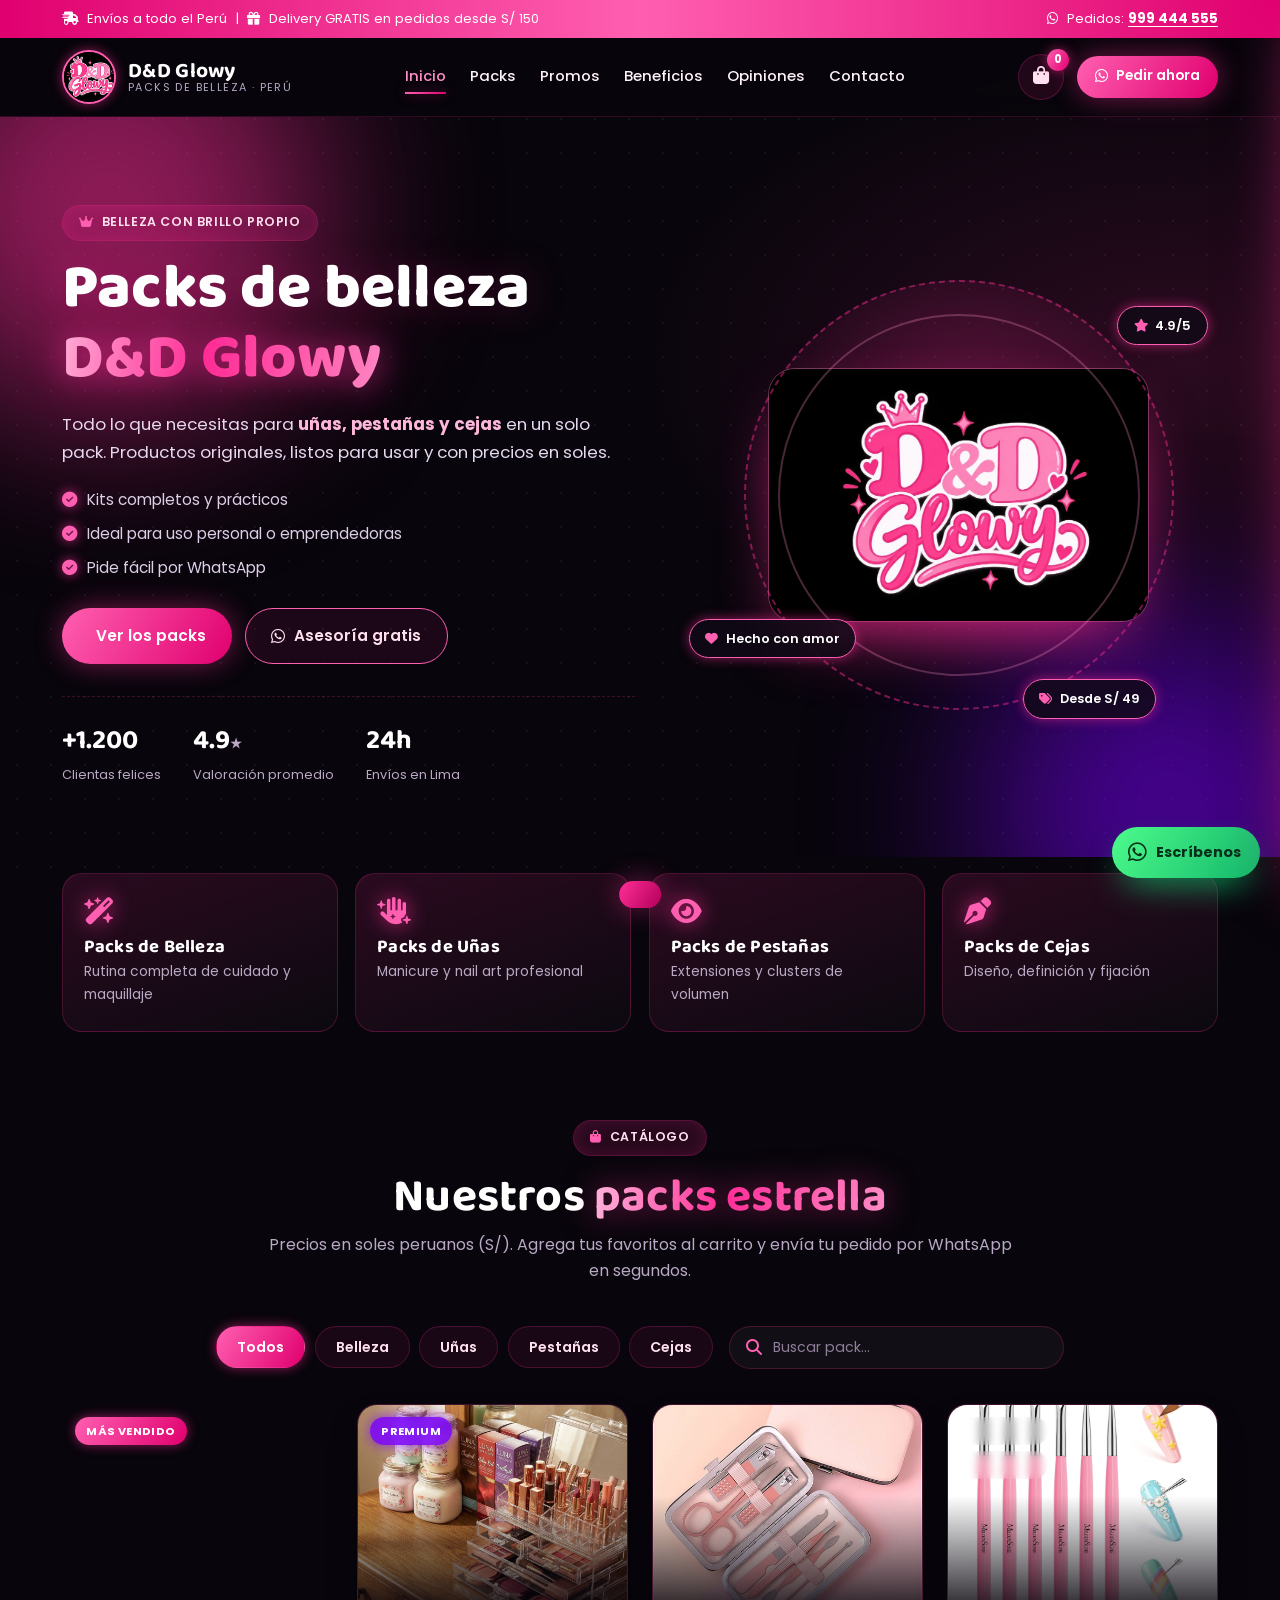
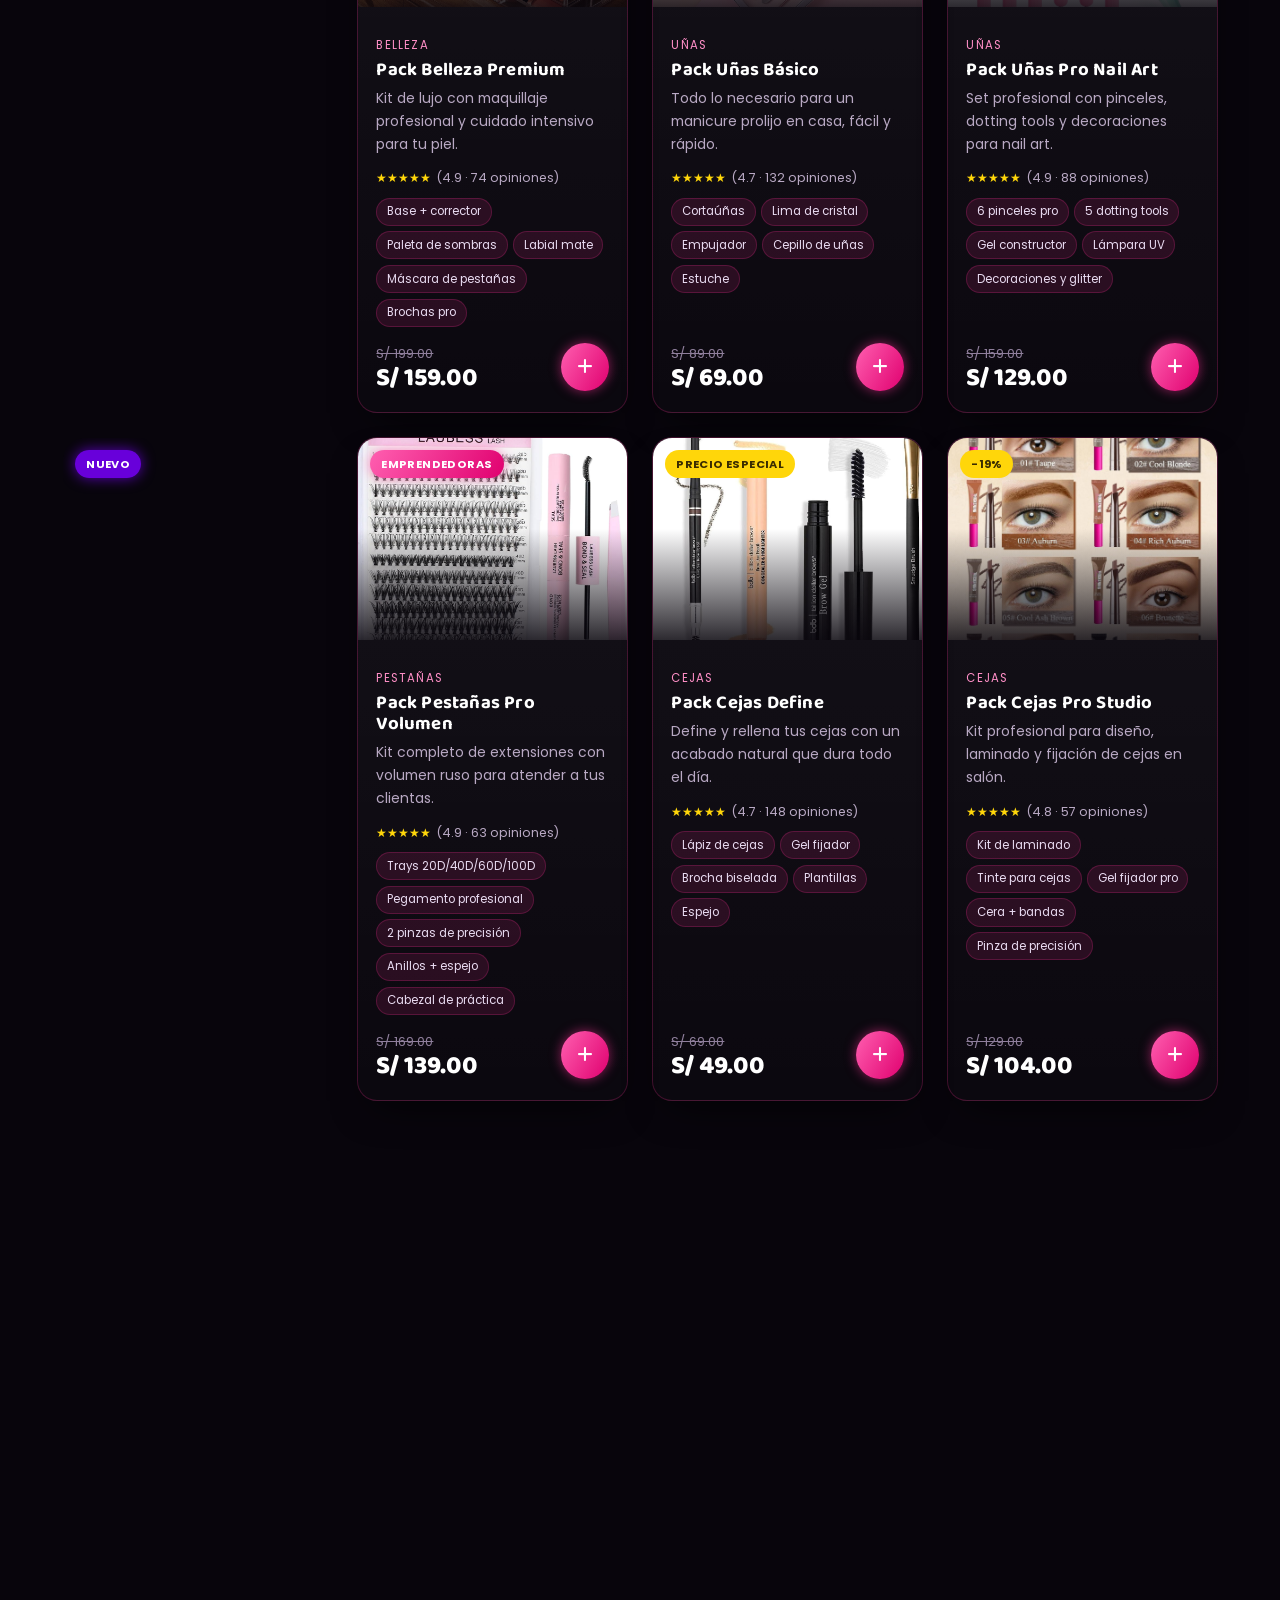
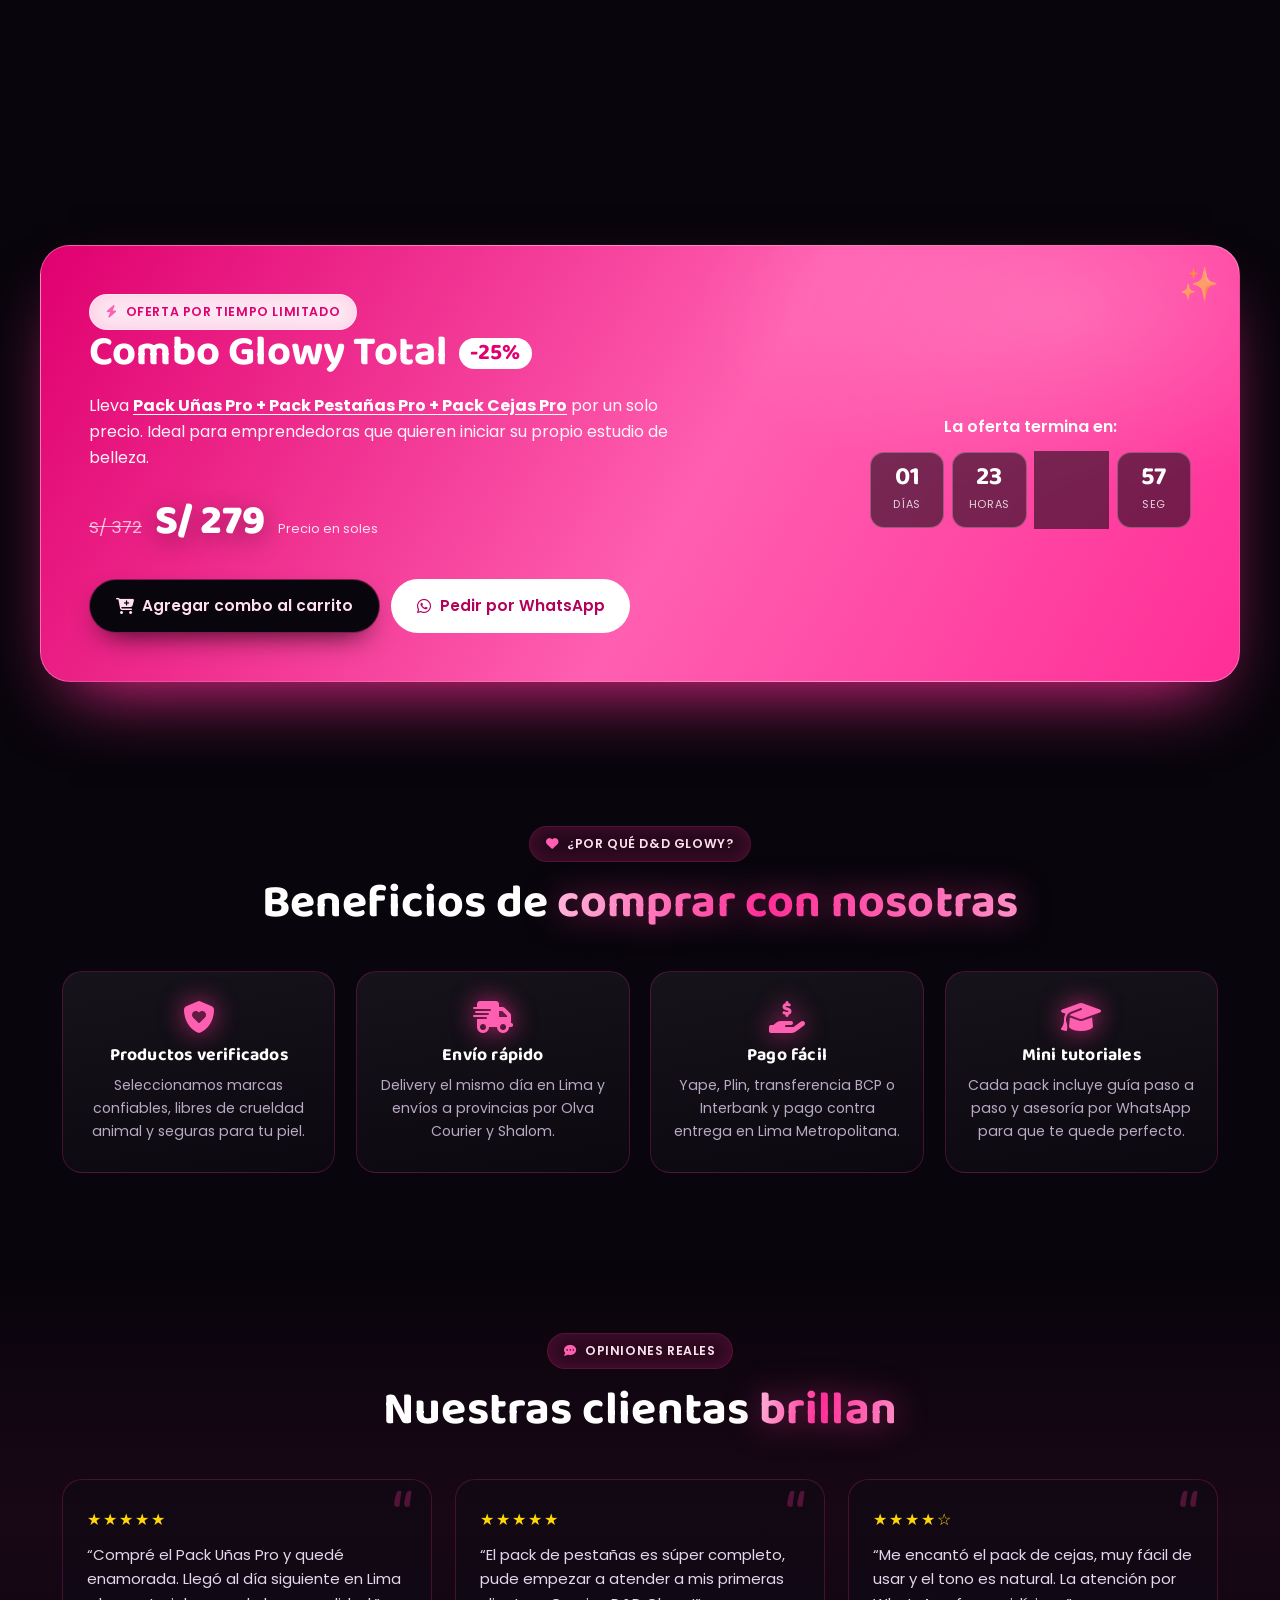
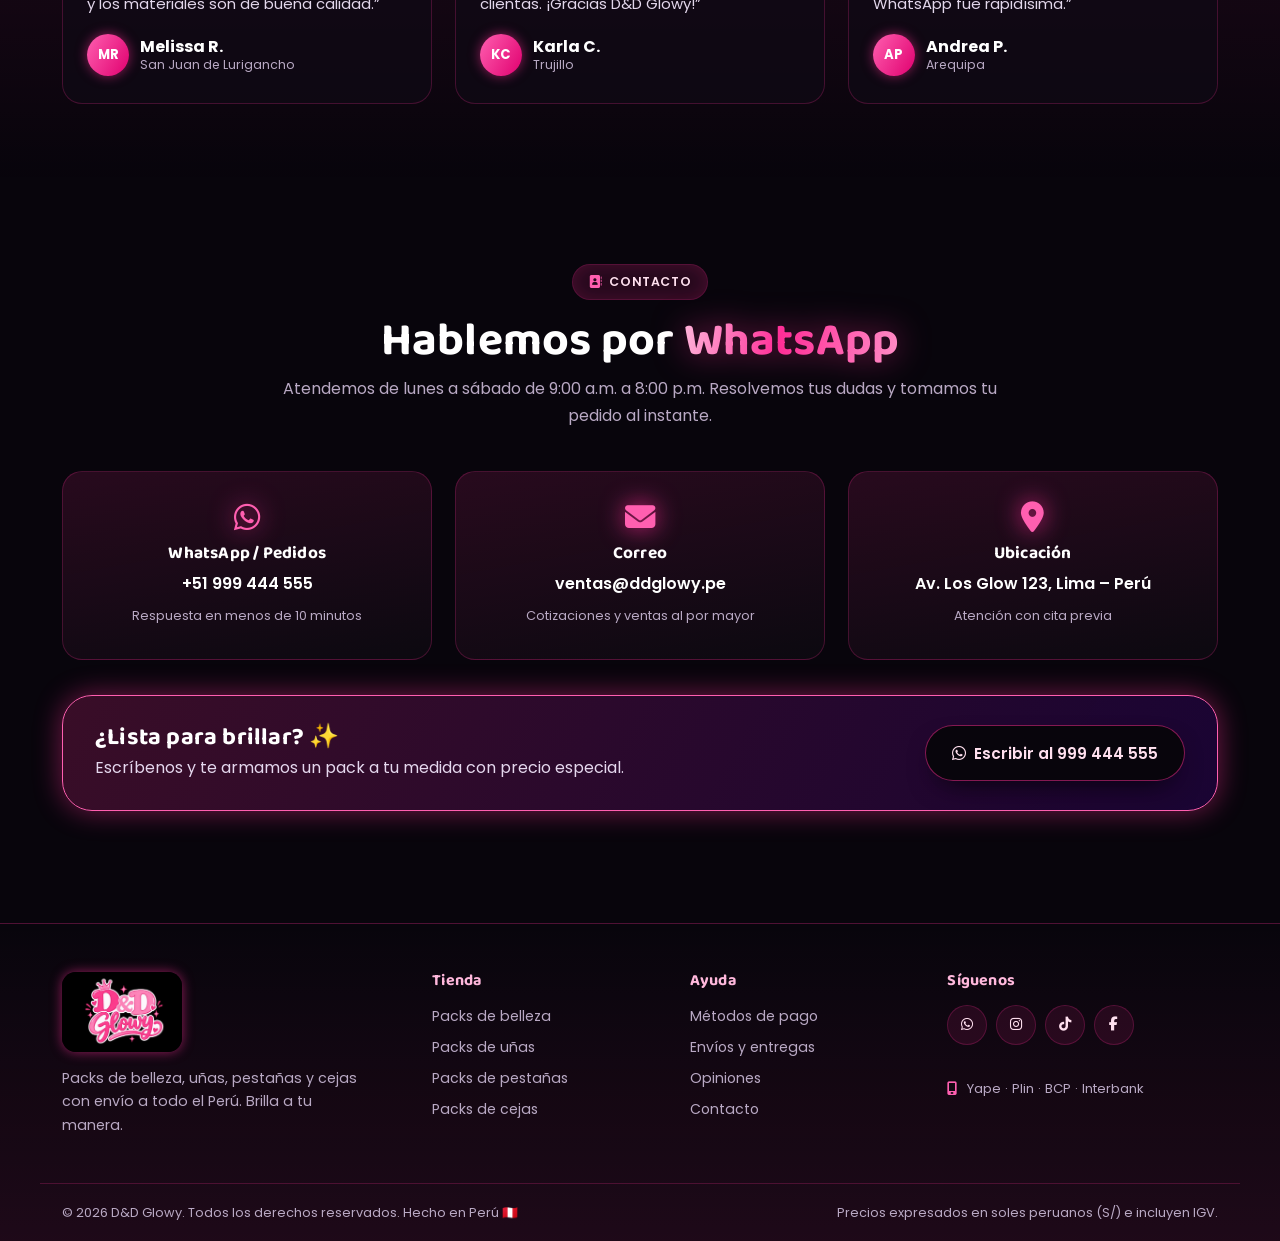
==== index.html @ 58371035 "proyecto preliminar proyecto preliminar parcial html terminado." ====
<!DOCTYPE html>
<html lang="es">
<head>
  <meta charset="UTF-8" />
  <meta name="viewport" content="width=device-width, initial-scale=1.0" />
  <title>D&D Glowy | Packs de Belleza, Uñas, Pestañas y Cejas en Perú</title>
  <meta name="description" content="D&D Glowy - Tienda de packs de belleza en Perú. Packs para uñas, pestañas y cejas con envío a todo el país. Precios en soles. Pide por WhatsApp 999444555." />
  <meta name="theme-color" content="#ff3d9a" />
  <link rel="icon" href="images/logo-dd-glowy.jpg" />

  <!-- Tipografías -->
  <link rel="preconnect" href="https://fonts.googleapis.com" />
  <link rel="preconnect" href="https://fonts.gstatic.com" crossorigin />
  <link href="https://fonts.googleapis.com/css2?family=Baloo+2:wght@500;600;700;800&family=Poppins:wght@300;400;500;600;700&display=swap" rel="stylesheet" />

  <!-- Iconos -->
  <link rel="stylesheet" href="https://cdn.jsdelivr.net/npm/@fortawesome/fontawesome-free@6.4.0/css/all.min.css" />

  <!-- Animaciones al hacer scroll -->
  <link rel="stylesheet" href="https://cdn.jsdelivr.net/npm/aos@2.3.4/dist/aos.css" />

  <!-- Estilos propios -->
  <link rel="stylesheet" href="css/style.css" />
</head>
<body>

  <!-- ================= BARRA SUPERIOR ================= -->
  <div class="topbar" id="topbar">
    <div class="container topbar__inner">
      <p><i class="fa-solid fa-truck-fast"></i> Envíos a todo el Perú &nbsp;|&nbsp; <i class="fa-solid fa-gift"></i> Delivery GRATIS en pedidos desde S/ 150</p>
      <p class="topbar__phone"><i class="fa-brands fa-whatsapp"></i> Pedidos: <a href="https://wa.me/51999444555" target="_blank" rel="noopener">999 444 555</a></p>
    </div>
  </div>

  <!-- ================= ENCABEZADO ================= -->
  <header class="header" id="header">
    <div class="container header__inner">
      <a href="#inicio" class="brand" aria-label="D&D Glowy - Inicio">
        <img src="images/logo-dd-glowy.jpg" alt="Logotipo de D&D Glowy" class="brand__logo" />
        <span class="brand__text">
          <strong>D&amp;D Glowy</strong>
          <small>Packs de belleza · Perú</small>
        </span>
      </a>

      <nav class="nav" id="nav" aria-label="Navegación principal">
        <a href="#inicio" class="nav__link">Inicio</a>
        <a href="#packs" class="nav__link">Packs</a>
        <a href="#promos" class="nav__link">Promos</a>
        <a href="#beneficios" class="nav__link">Beneficios</a>
        <a href="#opiniones" class="nav__link">Opiniones</a>
        <a href="#contacto" class="nav__link">Contacto</a>
      </nav>

      <div class="header__actions">
        <button class="cart-btn" id="cart-open" aria-label="Abrir carrito de compras">
          <i class="fa-solid fa-bag-shopping"></i>
          <span class="cart-btn__count" id="cart-count">0</span>
        </button>
        <a href="https://wa.me/51999444555?text=Hola%20D%26D%20Glowy%2C%20quiero%20informaci%C3%B3n%20de%20sus%20packs%20de%20belleza%20%E2%9C%A8" target="_blank" rel="noopener" class="btn btn--primary btn--sm">
          <i class="fa-brands fa-whatsapp"></i> Pedir ahora
        </a>
        <button class="burger" id="burger" aria-label="Abrir menú" aria-expanded="false">
          <span></span><span></span><span></span>
        </button>
      </div>
    </div>
  </header>

  <main>
    <!-- ================= HERO ================= -->
    <section class="hero" id="inicio">
      <div class="hero__glow hero__glow--one" aria-hidden="true"></div>
      <div class="hero__glow hero__glow--two" aria-hidden="true"></div>
      <div class="container hero__inner">
        <div class="hero__content" data-aos="fade-right">
          <span class="chip"><i class="fa-solid fa-crown"></i> Belleza con brillo propio</span>
          <h1 class="hero__title">
            Packs de belleza <span class="text-glow">D&amp;D Glowy</span>
          </h1>
          <p class="hero__lead">
            Todo lo que necesitas para <strong>uñas, pestañas y cejas</strong> en un solo pack.
            Productos originales, listos para usar y con precios en soles.
          </p>
          <ul class="hero__list">
            <li><i class="fa-solid fa-circle-check"></i> Kits completos y prácticos</li>
            <li><i class="fa-solid fa-circle-check"></i> Ideal para uso personal o emprendedoras</li>
            <li><i class="fa-solid fa-circle-check"></i> Pide fácil por WhatsApp</li>
          </ul>
          <div class="hero__cta">
            <a href="#packs" class="btn btn--primary"><i class="fa-solid fa-sparkles"></i> Ver los packs</a>
            <a href="https://wa.me/51999444555?text=Hola%20D%26D%20Glowy%2C%20quiero%20asesor%C3%ADa%20para%20elegir%20mi%20pack%20%E2%9C%A8" target="_blank" rel="noopener" class="btn btn--ghost">
              <i class="fa-brands fa-whatsapp"></i> Asesoría gratis
            </a>
          </div>
          <div class="hero__stats">
            <div><strong>+1.200</strong><span>Clientas felices</span></div>
            <div><strong>4.9<span class="star">★</span></strong><span>Valoración promedio</span></div>
            <div><strong>24h</strong><span>Envíos en Lima</span></div>
          </div>
        </div>

        <div class="hero__art" data-aos="zoom-in">
          <div class="hero__logo-wrap">
            <img src="images/logo-dd-glowy.jpg" alt="Logo D&D Glowy con corona rosa" class="hero__logo" />
          </div>
          <span class="float-tag float-tag--1"><i class="fa-solid fa-star"></i> 4.9/5</span>
          <span class="float-tag float-tag--2"><i class="fa-solid fa-heart"></i> Hecho con amor</span>
          <span class="float-tag float-tag--3"><i class="fa-solid fa-tags"></i> Desde S/ 49</span>
        </div>
      </div>
    </section>

    <!-- ================= FRANJA DE CATEGORÍAS ================= -->
    <section class="categories">
      <div class="container categories__grid">
        <article class="cat-card" data-filter="belleza" data-aos="fade-up">
          <i class="fa-solid fa-wand-magic-sparkles"></i>
          <h3>Packs de Belleza</h3>
          <p>Rutina completa de cuidado y maquillaje</p>
        </article>
        <article class="cat-card" data-filter="unas" data-aos="fade-up" data-aos-delay="80">
          <i class="fa-solid fa-hand-sparkles"></i>
          <h3>Packs de Uñas</h3>
          <p>Manicure y nail art profesional</p>
        </article>
        <article class="cat-card" data-filter="pestanas" data-aos="fade-up" data-aos-delay="160">
          <i class="fa-solid fa-eye"></i>
          <h3>Packs de Pestañas</h3>
          <p>Extensiones y clusters de volumen</p>
        </article>
        <article class="cat-card" data-filter="cejas" data-aos="fade-up" data-aos-delay="240">
          <i class="fa-solid fa-pen-nib"></i>
          <h3>Packs de Cejas</h3>
          <p>Diseño, definición y fijación</p>
        </article>
      </div>
    </section>

    <!-- ================= CATÁLOGO DE PACKS ================= -->
    <section class="section" id="packs">
      <div class="container">
        <header class="section__head" data-aos="fade-up">
          <span class="chip"><i class="fa-solid fa-bag-shopping"></i> Catálogo</span>
          <h2 class="section__title">Nuestros <span class="text-glow">packs estrella</span></h2>
          <p class="section__sub">Precios en soles peruanos (S/). Agrega tus favoritos al carrito y envía tu pedido por WhatsApp en segundos.</p>
        </header>

        <!-- Filtros -->
        <div class="filters" id="filters" data-aos="fade-up">
          <button class="filter is-active" data-filter="todos">Todos</button>
          <button class="filter" data-filter="belleza">Belleza</button>
          <button class="filter" data-filter="unas">Uñas</button>
          <button class="filter" data-filter="pestanas">Pestañas</button>
          <button class="filter" data-filter="cejas">Cejas</button>
          <div class="filters__search">
            <i class="fa-solid fa-magnifying-glass"></i>
            <input type="search" id="search-input" placeholder="Buscar pack..." aria-label="Buscar pack" />
          </div>
        </div>

        <!-- Grilla de productos -->
        <div class="grid-products" id="products-grid" aria-live="polite"></div>
        <p class="empty-state" id="empty-state" hidden>
          <i class="fa-solid fa-face-sad-tear"></i> No encontramos packs con ese nombre. Escríbenos y lo conseguimos para ti.
        </p>
      </div>
    </section>

    <!-- ================= PROMO + CUENTA REGRESIVA ================= -->
    <section class="promo" id="promos">
      <div class="container promo__inner" data-aos="zoom-in">
        <div class="promo__text">
          <span class="chip chip--light"><i class="fa-solid fa-bolt"></i> Oferta por tiempo limitado</span>
          <h2>Combo Glowy Total <span class="promo__off">-25%</span></h2>
          <p>Lleva <strong>Pack Uñas Pro + Pack Pestañas Pro + Pack Cejas Pro</strong> por un solo precio. Ideal para emprendedoras que quieren iniciar su propio estudio de belleza.</p>
          <p class="promo__price">
            <span class="price-old">S/ 372</span>
            <span class="price-new">S/ 279</span>
            <small>Precio en soles</small>
          </p>
          <div class="promo__cta">
            <button class="btn btn--dark" id="add-combo"><i class="fa-solid fa-cart-plus"></i> Agregar combo al carrito</button>
            <a href="https://wa.me/51999444555?text=Hola%20D%26D%20Glowy%2C%20quiero%20el%20Combo%20Glowy%20Total%20(S%2F%20279)%20%E2%9C%A8" target="_blank" rel="noopener" class="btn btn--light">
              <i class="fa-brands fa-whatsapp"></i> Pedir por WhatsApp
            </a>
          </div>
        </div>
        <div class="promo__timer">
          <p>La oferta termina en:</p>
          <div class="timer" id="timer">
            <div><strong id="t-days">00</strong><span>Días</span></div>
            <div><strong id="t-hours">00</strong><span>Horas</span></div>
            <div><strong id="t-mins">00</strong><span>Min</span></div>
            <div><strong id="t-secs">00</strong><span>Seg</span></div>
          </div>
        </div>
      </div>
    </section>

    <!-- ================= BENEFICIOS ================= -->
    <section class="section" id="beneficios">
      <div class="container">
        <header class="section__head" data-aos="fade-up">
          <span class="chip"><i class="fa-solid fa-heart"></i> ¿Por qué D&amp;D Glowy?</span>
          <h2 class="section__title">Beneficios de <span class="text-glow">comprar con nosotras</span></h2>
        </header>
        <div class="benefits">
          <article class="benefit" data-aos="fade-up">
            <i class="fa-solid fa-shield-heart"></i>
            <h3>Productos verificados</h3>
            <p>Seleccionamos marcas confiables, libres de crueldad animal y seguras para tu piel.</p>
          </article>
          <article class="benefit" data-aos="fade-up" data-aos-delay="80">
            <i class="fa-solid fa-truck-fast"></i>
            <h3>Envío rápido</h3>
            <p>Delivery el mismo día en Lima y envíos a provincias por Olva Courier y Shalom.</p>
          </article>
          <article class="benefit" data-aos="fade-up" data-aos-delay="160">
            <i class="fa-solid fa-hand-holding-dollar"></i>
            <h3>Pago fácil</h3>
            <p>Yape, Plin, transferencia BCP o Interbank y pago contra entrega en Lima Metropolitana.</p>
          </article>
          <article class="benefit" data-aos="fade-up" data-aos-delay="240">
            <i class="fa-solid fa-graduation-cap"></i>
            <h3>Mini tutoriales</h3>
            <p>Cada pack incluye guía paso a paso y asesoría por WhatsApp para que te quede perfecto.</p>
          </article>
        </div>
      </div>
    </section>

    <!-- ================= OPINIONES ================= -->
    <section class="section section--alt" id="opiniones">
      <div class="container">
        <header class="section__head" data-aos="fade-up">
          <span class="chip"><i class="fa-solid fa-comment-dots"></i> Opiniones reales</span>
          <h2 class="section__title">Nuestras clientas <span class="text-glow">brillan</span></h2>
        </header>
        <div class="testimonials">
          <article class="testimonial" data-aos="fade-up">
            <div class="testimonial__stars">★★★★★</div>
            <p>“Compré el Pack Uñas Pro y quedé enamorada. Llegó al día siguiente en Lima y los materiales son de buena calidad.”</p>
            <footer><span class="avatar">MR</span><span><strong>Melissa R.</strong><small>San Juan de Lurigancho</small></span></footer>
          </article>
          <article class="testimonial" data-aos="fade-up" data-aos-delay="80">
            <div class="testimonial__stars">★★★★★</div>
            <p>“El pack de pestañas es súper completo, pude empezar a atender a mis primeras clientas. ¡Gracias D&amp;D Glowy!”</p>
            <footer><span class="avatar">KC</span><span><strong>Karla C.</strong><small>Trujillo</small></span></footer>
          </article>
          <article class="testimonial" data-aos="fade-up" data-aos-delay="160">
            <div class="testimonial__stars">★★★★☆</div>
            <p>“Me encantó el pack de cejas, muy fácil de usar y el tono es natural. La atención por WhatsApp fue rapidísima.”</p>
            <footer><span class="avatar">AP</span><span><strong>Andrea P.</strong><small>Arequipa</small></span></footer>
          </article>
        </div>
      </div>
    </section>

    <!-- ================= CONTACTO ================= -->
    <section class="section" id="contacto">
      <div class="container">
        <header class="section__head" data-aos="fade-up">
          <span class="chip"><i class="fa-solid fa-address-book"></i> Contacto</span>
          <h2 class="section__title">Hablemos por <span class="text-glow">WhatsApp</span></h2>
          <p class="section__sub">Atendemos de lunes a sábado de 9:00 a.m. a 8:00 p.m. Resolvemos tus dudas y tomamos tu pedido al instante.</p>
        </header>

        <div class="contact">
          <article class="contact__card" data-aos="fade-up">
            <i class="fa-brands fa-whatsapp"></i>
            <h3>WhatsApp / Pedidos</h3>
            <p><a href="https://wa.me/51999444555" target="_blank" rel="noopener">+51 999 444 555</a></p>
            <small>Respuesta en menos de 10 minutos</small>
          </article>
          <article class="contact__card" data-aos="fade-up" data-aos-delay="80">
            <i class="fa-solid fa-envelope"></i>
            <h3>Correo</h3>
            <p><a href="mailto:ventas@ddglowy.pe">ventas@ddglowy.pe</a></p>
            <small>Cotizaciones y ventas al por mayor</small>
          </article>
          <article class="contact__card" data-aos="fade-up" data-aos-delay="160">
            <i class="fa-solid fa-location-dot"></i>
            <h3>Ubicación</h3>
            <p>Av. Los Glow 123, Lima – Perú</p>
            <small>Atención con cita previa</small>
          </article>
        </div>

        <div class="contact__banner" id="como-comprar" data-aos="zoom-in">
          <div>
            <h3>¿Lista para brillar? ✨</h3>
            <p>Escríbenos y te armamos un pack a tu medida con precio especial.</p>
          </div>
          <a href="https://wa.me/51999444555?text=Hola%20D%26D%20Glowy%2C%20quiero%20armar%20mi%20pack%20personalizado%20%E2%9C%A8" target="_blank" rel="noopener" class="btn btn--dark">
            <i class="fa-brands fa-whatsapp"></i> Escribir al 999 444 555
          </a>
        </div>
      </div>
    </section>
  </main>

  <!-- ================= PIE DE PÁGINA ================= -->
  <footer class="footer">
    <div class="container footer__inner">
      <div class="footer__brand">
        <img src="images/logo-dd-glowy.jpg" alt="D&D Glowy" />
        <p>Packs de belleza, uñas, pestañas y cejas con envío a todo el Perú. Brilla a tu manera.</p>
      </div>
      <nav class="footer__col" aria-label="Enlaces de la tienda">
        <h4>Tienda</h4>
        <a href="#packs">Packs de belleza</a>
        <a href="#packs">Packs de uñas</a>
        <a href="#packs">Packs de pestañas</a>
        <a href="#packs">Packs de cejas</a>
      </nav>
      <nav class="footer__col" aria-label="Enlaces de ayuda">
        <h4>Ayuda</h4>
        <a href="#beneficios">Métodos de pago</a>
        <a href="#beneficios">Envíos y entregas</a>
        <a href="#opiniones">Opiniones</a>
        <a href="#contacto">Contacto</a>
      </nav>
      <div class="footer__col">
        <h4>Síguenos</h4>
        <div class="socials">
          <a href="https://wa.me/51999444555" target="_blank" rel="noopener" aria-label="WhatsApp"><i class="fa-brands fa-whatsapp"></i></a>
          <a href="#contacto" aria-label="Instagram"><i class="fa-brands fa-instagram"></i></a>
          <a href="#contacto" aria-label="TikTok"><i class="fa-brands fa-tiktok"></i></a>
          <a href="#contacto" aria-label="Facebook"><i class="fa-brands fa-facebook-f"></i></a>
        </div>
        <p class="footer__pay"><i class="fa-solid fa-mobile-screen"></i> Yape · Plin · BCP · Interbank</p>
      </div>
    </div>
    <div class="container footer__bottom">
      <p>© <span id="year"></span> D&amp;D Glowy. Todos los derechos reservados. Hecho en Perú 🇵🇪</p>
      <p>Precios expresados en soles peruanos (S/) e incluyen IGV.</p>
    </div>
  </footer>

  <!-- ================= BOTÓN FLOTANTE WHATSAPP ================= -->
  <a href="https://wa.me/51999444555?text=Hola%20D%26D%20Glowy%2C%20quiero%20hacer%20un%20pedido%20%E2%9C%A8" target="_blank" rel="noopener" class="whatsapp-float" aria-label="Escribir por WhatsApp">
    <i class="fa-brands fa-whatsapp"></i>
    <span>Escríbenos</span>
  </a>

  <!-- ================= CARRITO LATERAL ================= -->
  <div class="cart-overlay" id="cart-overlay" hidden></div>
  <aside class="cart" id="cart" aria-label="Carrito de compras" aria-hidden="true">
    <header class="cart__head">
      <h2><i class="fa-solid fa-bag-shopping"></i> Tu carrito</h2>
      <button class="cart__close" id="cart-close" aria-label="Cerrar carrito"><i class="fa-solid fa-xmark"></i></button>
    </header>
    <div class="cart__body" id="cart-items"></div>
    <footer class="cart__foot">
      <div class="cart__row"><span>Subtotal</span><strong id="cart-subtotal">S/ 0.00</strong></div>
      <div class="cart__row"><span>Envío</span><strong id="cart-shipping">Por calcular</strong></div>
      <div class="cart__row cart__row--total"><span>Total</span><strong id="cart-total">S/ 0.00</strong></div>
      <label class="cart__field">
        <span>Tu nombre <em class="req">*</em></span>
        <input type="text" id="customer-name" placeholder="Ej. Melissa Rojas" />
      </label>
      <label class="cart__field">
        <span>Distrito / Ciudad de entrega <em class="req">*</em></span>
        <input type="text" id="customer-place" placeholder="Ej. San Juan de Lurigancho, Lima" />
      </label>
      <button class="btn btn--whatsapp btn--block" id="send-order">
        <i class="fa-brands fa-whatsapp"></i> Finalizar compra por WhatsApp
      </button>
      <button class="cart__clear" id="clear-cart"><i class="fa-solid fa-trash-can"></i> Vaciar carrito</button>
      <p class="cart__note">Al finalizar, se abrirá WhatsApp con el detalle de tu pedido listo para confirmar.</p>
    </footer>
  </aside>

  <!-- ================= VENTANA DE CONFIRMACIÓN ================= -->
  <div class="modal-overlay" id="modal-overlay" hidden>
    <div class="modal" role="dialog" aria-modal="true" aria-labelledby="modal-title">
      <span class="modal__icon"><i class="fa-solid fa-circle-check"></i></span>
      <h2 id="modal-title">¡Pedido listo! ✨</h2>
      <p>Se abrió <strong>WhatsApp</strong> con el detalle de tu pedido. Envíanos el mensaje para <strong>finalizar la compra</strong> y coordinamos tu entrega.</p>
      <div class="modal__actions">
        <a class="btn btn--whatsapp" id="modal-wa" href="https://wa.me/51999444555" target="_blank" rel="noopener">
          <i class="fa-brands fa-whatsapp"></i> Abrir WhatsApp de nuevo
        </a>
        <button class="btn btn--ghost" id="modal-close"><i class="fa-solid fa-check"></i> Entendido</button>
      </div>
    </div>
  </div>

  <!-- Aviso flotante -->
  <div class="toast" id="toast" role="status" aria-live="polite"></div>

  <!-- Botón volver arriba -->
  <button class="to-top" id="to-top" aria-label="Volver arriba"><i class="fa-solid fa-arrow-up"></i></button>

  <!-- ================= SCRIPTS ================= -->
  <script src="https://cdn.jsdelivr.net/npm/aos@2.3.4/dist/aos.js"></script>
  <script src="js/products.js"></script>
  <script src="js/main.js"></script>
</body>
</html>
---- css/style.css ----
/* ============================================================
   D&D GLOWY · Hoja de estilos principal
   Tema: "Glow Pink" — rosa neón + fondo oscuro
   Autor: Estudio D&D Glowy
   ============================================================ */

/* ---------- 1. VARIABLES DE MARCA ---------- */
:root {
  --pink-50:  #fff2f8;
  --pink-100: #ffe0ef;
  --pink-200: #ffb8dc;
  --pink-300: #ff8fc7;
  --pink-400: #ff5fb0;
  --pink-500: #ff2e97;   /* rosa principal */
  --pink-600: #e0006f;
  --pink-700: #b3005a;

  --ink-900: #08050c;    /* fondo profundo */
  --ink-800: #100a16;
  --ink-700: #1a1220;
  --ink-600: #241a2c;
  --ink-500: #33263c;

  --white: #ffffff;
  --muted: #b9a9c4;
  --line: rgba(255, 46, 151, 0.22);

  --glow-sm: 0 0 12px rgba(255, 46, 151, 0.55);
  --glow-md: 0 0 28px rgba(255, 46, 151, 0.45);
  --glow-lg: 0 0 60px rgba(255, 46, 151, 0.35);

  --radius-sm: 12px;
  --radius: 20px;
  --radius-lg: 30px;

  --font-display: "Baloo 2", "Trebuchet MS", sans-serif;
  --font-body: "Poppins", "Segoe UI", sans-serif;

  --shadow-card: 0 18px 40px -18px rgba(0, 0, 0, 0.85);
  --maxw: 1200px;
  --header-h: 78px;
}

/* ---------- 2. RESET ---------- */
*,
*::before,
*::after { box-sizing: border-box; }

html { scroll-behavior: smooth; -webkit-text-size-adjust: 100%; }

body {
  margin: 0;
  font-family: var(--font-body);
  font-size: 16px;
  line-height: 1.65;
  color: var(--white);
  background:
    radial-gradient(1100px 600px at 12% -8%, rgba(255, 46, 151, 0.22), transparent 60%),
    radial-gradient(900px 520px at 92% 6%, rgba(255, 46, 151, 0.14), transparent 62%),
    var(--ink-900);
  overflow-x: hidden;
}

/* Textura sutil de puntos luminosos */
body::before {
  content: "";
  position: fixed;
  inset: 0;
  background-image: radial-gradient(rgba(255, 255, 255, 0.055) 1px, transparent 1px);
  background-size: 34px 34px;
  pointer-events: none;
  z-index: 0;
}

img { max-width: 100%; display: block; }
a { color: inherit; text-decoration: none; }
button { font-family: inherit; cursor: pointer; border: 0; background: none; color: inherit; }
ul { margin: 0; padding: 0; list-style: none; }

h1, h2, h3, h4 {
  font-family: var(--font-display);
  line-height: 1.12;
  margin: 0 0 .5rem;
  letter-spacing: .2px;
}

::selection { background: var(--pink-500); color: #fff; }

/* Scrollbar con estilo */
::-webkit-scrollbar { width: 11px; }
::-webkit-scrollbar-track { background: var(--ink-800); }
::-webkit-scrollbar-thumb {
  background: linear-gradient(var(--pink-500), var(--pink-700));
  border-radius: 20px;
  border: 2px solid var(--ink-800);
}

/* ---------- 3. UTILIDADES ---------- */
.container {
  width: 100%;
  max-width: var(--maxw);
  margin: 0 auto;
  padding: 0 22px;
  position: relative;
  z-index: 1;
}

.text-glow {
  background: linear-gradient(100deg, var(--pink-200), var(--pink-500) 45%, var(--pink-300));
  -webkit-background-clip: text;
  background-clip: text;
  color: transparent;
  filter: drop-shadow(0 0 16px rgba(255, 46, 151, 0.5));
}

.chip {
  display: inline-flex;
  align-items: center;
  gap: .5rem;
  padding: .42rem 1rem;
  border-radius: 999px;
  font-size: .78rem;
  font-weight: 600;
  letter-spacing: .6px;
  text-transform: uppercase;
  color: var(--pink-100);
  background: rgba(255, 46, 151, 0.12);
  border: 1px solid var(--line);
  box-shadow: inset 0 0 18px rgba(255, 46, 151, 0.16);
}
.chip i { color: var(--pink-400); }
.chip--light {
  background: rgba(255, 255, 255, 0.9);
  color: var(--pink-600);
  border-color: transparent;
}

/* ---------- 4. BOTONES ---------- */
.btn {
  display: inline-flex;
  align-items: center;
  justify-content: center;
  gap: .55rem;
  padding: .9rem 1.6rem;
  border-radius: 999px;
  font-weight: 600;
  font-size: .96rem;
  transition: transform .25s ease, box-shadow .25s ease, background .25s ease, color .25s ease;
  white-space: nowrap;
  position: relative;
  overflow: hidden;
}
.btn i { font-size: 1.05em; }
.btn--sm { padding: .6rem 1.1rem; font-size: .86rem; }
.btn--block { width: 100%; }

.btn--primary {
  color: #fff;
  background: linear-gradient(120deg, var(--pink-400), var(--pink-600));
  box-shadow: var(--glow-md);
}
.btn--primary:hover { transform: translateY(-3px) scale(1.02); box-shadow: var(--glow-lg); }

.btn--ghost {
  color: var(--pink-100);
  border: 1.6px solid var(--pink-400);
  background: rgba(255, 46, 151, 0.08);
}
.btn--ghost:hover { background: rgba(255, 46, 151, 0.2); transform: translateY(-3px); }

.btn--dark {
  color: var(--pink-100);
  background: var(--ink-900);
  border: 1.6px solid rgba(255, 46, 151, .5);
  box-shadow: 0 12px 30px -14px #000;
}
.btn--dark:hover { transform: translateY(-3px); box-shadow: var(--glow-md); }

.btn--light {
  color: var(--pink-700);
  background: #fff;
}
.btn--light:hover { transform: translateY(-3px); box-shadow: 0 12px 30px -10px rgba(0, 0, 0, .6); }

.btn--whatsapp {
  color: #06301a;
  background: linear-gradient(120deg, #4dfb8b, #12b76a);
  box-shadow: 0 14px 32px -14px rgba(18, 183, 106, .8);
}
.btn--whatsapp:hover { transform: translateY(-3px); box-shadow: 0 18px 40px -12px rgba(18, 183, 106, .9); }

/* ---------- 5. BARRA SUPERIOR ---------- */
.topbar {
  background: linear-gradient(90deg, var(--pink-600), var(--pink-400), var(--pink-600));
  color: #fff;
  font-size: .82rem;
  position: relative;
  z-index: 60;
}
.topbar__inner {
  display: flex;
  align-items: center;
  justify-content: space-between;
  gap: 1rem;
  padding-top: .5rem;
  padding-bottom: .5rem;
}
.topbar p { margin: 0; }
.topbar i { margin-right: .3rem; }
.topbar a { font-weight: 700; text-decoration: underline; text-underline-offset: 3px; }
.topbar__phone { white-space: nowrap; }

/* ---------- 6. ENCABEZADO ---------- */
.header {
  position: sticky;
  top: 0;
  z-index: 50;
  backdrop-filter: blur(14px);
  background: rgba(8, 5, 12, 0.82);
  border-bottom: 1px solid rgba(255, 46, 151, 0.16);
  transition: box-shadow .3s ease, background .3s ease;
}
.header.is-stuck { box-shadow: 0 14px 34px -20px rgba(255, 46, 151, .9); background: rgba(8, 5, 12, .95); }

.header__inner {
  display: flex;
  align-items: center;
  justify-content: space-between;
  gap: 1.2rem;
  min-height: var(--header-h);
}

.brand { display: flex; align-items: center; gap: .75rem; }
.brand__logo {
  width: 54px;
  height: 54px;
  object-fit: cover;
  border-radius: 50%;
  border: 2px solid var(--pink-400);
  box-shadow: var(--glow-sm);
  background: #000;
}
.brand__text { display: flex; flex-direction: column; line-height: 1.05; }
.brand__text strong {
  font-family: var(--font-display);
  font-size: 1.32rem;
  letter-spacing: .3px;
}
.brand__text small { font-size: .68rem; color: var(--muted); letter-spacing: 1.4px; text-transform: uppercase; }

.nav { display: flex; align-items: center; gap: 1.5rem; }
.nav__link {
  font-size: .93rem;
  font-weight: 500;
  color: var(--pink-50);
  position: relative;
  padding: .3rem 0;
  transition: color .2s ease;
}
.nav__link::after {
  content: "";
  position: absolute;
  left: 0; bottom: 0;
  height: 2px; width: 0;
  background: linear-gradient(90deg, var(--pink-400), var(--pink-600));
  box-shadow: var(--glow-sm);
  transition: width .3s ease;
}
.nav__link:hover { color: var(--pink-300); }
.nav__link:hover::after,
.nav__link.is-active::after { width: 100%; }
.nav__link.is-active { color: var(--pink-300); }

.header__actions { display: flex; align-items: center; gap: .8rem; }

.cart-btn {
  position: relative;
  width: 46px; height: 46px;
  border-radius: 50%;
  display: grid; place-items: center;
  font-size: 1.15rem;
  color: var(--pink-100);
  border: 1.6px solid var(--line);
  background: rgba(255, 46, 151, 0.1);
  transition: transform .2s ease, box-shadow .2s ease;
}
.cart-btn:hover { transform: translateY(-2px); box-shadow: var(--glow-sm); }
.cart-btn__count {
  position: absolute;
  top: -6px; right: -6px;
  min-width: 22px; height: 22px;
  padding: 0 5px;
  border-radius: 999px;
  background: linear-gradient(120deg, var(--pink-400), var(--pink-600));
  color: #fff;
  font-size: .72rem;
  font-weight: 700;
  display: grid; place-items: center;
  box-shadow: var(--glow-sm);
}
.cart-btn__count.is-bump { animation: bump .45s ease; }
@keyframes bump {
  0% { transform: scale(1); }
  40% { transform: scale(1.45); }
  100% { transform: scale(1); }
}

.burger {
  display: none;
  flex-direction: column;
  gap: 5px;
  padding: .55rem;
  border-radius: 12px;
  border: 1.6px solid var(--line);
}
.burger span {
  display: block;
  width: 22px; height: 2.4px;
  border-radius: 4px;
  background: var(--pink-200);
  transition: transform .3s ease, opacity .3s ease;
}
.burger.is-open span:nth-child(1) { transform: translateY(7.4px) rotate(45deg); }
.burger.is-open span:nth-child(2) { opacity: 0; }
.burger.is-open span:nth-child(3) { transform: translateY(-7.4px) rotate(-45deg); }

/* ---------- 7. HERO ---------- */
.hero {
  position: relative;
  padding: clamp(3rem, 7vw, 5.5rem) 0 clamp(2.5rem, 6vw, 4.5rem);
  overflow: hidden;
}
.hero__glow {
  position: absolute;
  border-radius: 50%;
  filter: blur(90px);
  opacity: .55;
  pointer-events: none;
  animation: pulse 7s ease-in-out infinite;
}
.hero__glow--one { width: 420px; height: 420px; background: #ff2e97; top: -120px; left: -100px; }
.hero__glow--two { width: 380px; height: 380px; background: #7a00ff; bottom: -140px; right: -80px; animation-delay: 2.5s; }
@keyframes pulse {
  0%, 100% { transform: scale(1); opacity: .5; }
  50% { transform: scale(1.16); opacity: .75; }
}

.hero__inner {
  display: grid;
  grid-template-columns: 1.05fr .95fr;
  align-items: center;
  gap: clamp(2rem, 5vw, 4rem);
}

.hero__title {
  font-size: clamp(2.3rem, 5.4vw, 3.9rem);
  font-weight: 800;
  margin: .9rem 0 1rem;
  text-shadow: 0 0 40px rgba(255, 46, 151, .25);
}
.hero__lead { font-size: 1.05rem; color: #e7d9ef; max-width: 54ch; margin: 0 0 1.3rem; }
.hero__lead strong { color: var(--pink-200); }

.hero__list { display: grid; gap: .55rem; margin-bottom: 1.7rem; }
.hero__list li { display: flex; align-items: center; gap: .6rem; color: #dccfe6; font-size: .96rem; }
.hero__list i { color: var(--pink-400); filter: drop-shadow(0 0 6px rgba(255, 46, 151, .8)); }

.hero__cta { display: flex; flex-wrap: wrap; gap: .8rem; margin-bottom: 2rem; }

.hero__stats {
  display: flex;
  gap: 2rem;
  flex-wrap: wrap;
  padding-top: 1.4rem;
  border-top: 1px dashed var(--line);
}
.hero__stats div { display: flex; flex-direction: column; }
.hero__stats strong { font-family: var(--font-display); font-size: 1.7rem; color: #fff; }
.hero__stats span { font-size: .8rem; color: var(--muted); }
.star { color: #ffd60a; }

/* Arte del hero con el logo */
.hero__art { position: relative; display: grid; place-items: center; min-height: 360px; }
.hero__logo-wrap {
  position: relative;
  width: min(100%, 430px);
  aspect-ratio: 1;
  border-radius: 50%;
  display: grid;
  place-items: center;
  background: radial-gradient(circle at 50% 40%, rgba(255, 46, 151, .35), transparent 68%);
}
.hero__logo-wrap::before,
.hero__logo-wrap::after {
  content: "";
  position: absolute;
  inset: 0;
  border-radius: 50%;
  border: 2px dashed rgba(255, 46, 151, .45);
  animation: spin 26s linear infinite;
}
.hero__logo-wrap::after { inset: 34px; border-style: solid; border-color: rgba(255, 143, 199, .28); animation-direction: reverse; animation-duration: 34s; }
@keyframes spin { to { transform: rotate(360deg); } }

.hero__logo {
  width: 88%;
  border-radius: 26px;
  box-shadow: 0 30px 70px -26px rgba(255, 46, 151, .9), 0 0 0 1px rgba(255, 143, 199, .35);
  animation: floaty 5.5s ease-in-out infinite;
}
@keyframes floaty {
  0%, 100% { transform: translateY(0) rotate(-1deg); }
  50% { transform: translateY(-16px) rotate(1deg); }
}

.float-tag {
  position: absolute;
  padding: .5rem .95rem;
  border-radius: 999px;
  font-size: .8rem;
  font-weight: 600;
  color: #fff;
  background: rgba(16, 10, 22, .82);
  border: 1.4px solid var(--pink-400);
  box-shadow: var(--glow-sm);
  backdrop-filter: blur(6px);
  animation: floaty 4.6s ease-in-out infinite;
}
.float-tag i { color: var(--pink-400); margin-right: .3rem; }
.float-tag--1 { top: 6%; right: 2%; }
.float-tag--2 { bottom: 12%; left: -2%; animation-delay: 1.1s; }
.float-tag--3 { bottom: -2%; right: 12%; animation-delay: 2s; }

/* ---------- 8. CATEGORÍAS ---------- */
.categories { padding: 1rem 0 0.5rem; }
.categories__grid {
  display: grid;
  grid-template-columns: repeat(4, 1fr);
  gap: 1.1rem;
}
.cat-card {
  padding: 1.5rem 1.3rem;
  border-radius: var(--radius);
  background: linear-gradient(160deg, rgba(255, 46, 151, .14), rgba(255, 255, 255, .02));
  border: 1px solid var(--line);
  text-align: left;
  cursor: pointer;
  transition: transform .28s ease, box-shadow .28s ease, border-color .28s ease;
}
.cat-card:hover { transform: translateY(-8px); box-shadow: var(--glow-md); border-color: var(--pink-400); }
.cat-card i {
  font-size: 1.7rem;
  color: var(--pink-400);
  margin-bottom: .7rem;
  filter: drop-shadow(0 0 10px rgba(255, 46, 151, .8));
}
.cat-card h3 { font-size: 1.15rem; margin-bottom: .25rem; }
.cat-card p { margin: 0; font-size: .86rem; color: var(--muted); }

/* ---------- 9. SECCIONES ---------- */
.section { padding: clamp(3rem, 7vw, 5rem) 0; position: relative; }
.section--alt {
  background:
    linear-gradient(180deg, transparent, rgba(255, 46, 151, .07), transparent);
}
.section__head { text-align: center; max-width: 760px; margin: 0 auto 2.6rem; }
.section__title { font-size: clamp(1.9rem, 4vw, 2.9rem); margin-top: 1rem; }
.section__sub { color: var(--muted); font-size: 1rem; margin: .4rem 0 0; }

/* ---------- 10. FILTROS ---------- */
.filters {
  display: flex;
  flex-wrap: wrap;
  align-items: center;
  justify-content: center;
  gap: .6rem;
  margin-bottom: 2.2rem;
}
.filter {
  padding: .6rem 1.25rem;
  border-radius: 999px;
  font-size: .88rem;
  font-weight: 600;
  color: var(--pink-100);
  border: 1.5px solid var(--line);
  background: rgba(255, 46, 151, .07);
  transition: all .25s ease;
}
.filter:hover { background: rgba(255, 46, 151, .2); transform: translateY(-2px); }
.filter.is-active {
  color: #fff;
  background: linear-gradient(120deg, var(--pink-400), var(--pink-600));
  border-color: transparent;
  box-shadow: var(--glow-sm);
}
.filters__search {
  display: flex;
  align-items: center;
  gap: .55rem;
  padding: .55rem 1rem;
  border-radius: 999px;
  border: 1.5px solid var(--line);
  background: rgba(255, 255, 255, .04);
  margin-left: .4rem;
}
.filters__search i { color: var(--pink-400); }
.filters__search input {
  border: 0; outline: 0; background: transparent;
  color: #fff; font-family: inherit; font-size: .88rem;
  min-width: 190px;
}
.filters__search input::placeholder { color: #8f7f9c; }

/* ---------- 11. GRILLA DE PRODUCTOS ---------- */
.grid-products {
  display: grid;
  grid-template-columns: repeat(auto-fill, minmax(260px, 1fr));
  gap: 1.5rem;
}

.product {
  position: relative;
  display: flex;
  flex-direction: column;
  border-radius: var(--radius);
  overflow: hidden;
  background: linear-gradient(180deg, rgba(255, 255, 255, .055), rgba(255, 255, 255, .015));
  border: 1px solid var(--line);
  box-shadow: var(--shadow-card);
  transition: transform .3s ease, box-shadow .3s ease, border-color .3s ease;
  animation: fadeUp .5s ease both;
}
@keyframes fadeUp {
  from { opacity: 0; transform: translateY(18px); }
  to { opacity: 1; transform: translateY(0); }
}
.product:hover { transform: translateY(-8px); border-color: var(--pink-400); box-shadow: 0 26px 55px -22px rgba(255, 46, 151, .85); }

.product__media { position: relative; overflow: hidden; aspect-ratio: 4 / 3; background: #0d0812; }
.product__media img { width: 100%; height: 100%; object-fit: cover; transition: transform .55s ease; }
.product:hover .product__media img { transform: scale(1.09); }
.product__media::after {
  content: "";
  position: absolute; inset: 0;
  background: linear-gradient(180deg, transparent 45%, rgba(8, 5, 12, .85));
}

.product__badges { position: absolute; top: .75rem; left: .75rem; display: flex; flex-direction: column; gap: .4rem; z-index: 2; }
.badge {
  padding: .3rem .7rem;
  border-radius: 999px;
  font-size: .7rem;
  font-weight: 700;
  letter-spacing: .4px;
  text-transform: uppercase;
  color: #fff;
  backdrop-filter: blur(4px);
}
.badge--new { background: rgba(122, 0, 255, .85); box-shadow: 0 0 14px rgba(122, 0, 255, .7); }
.badge--hot { background: linear-gradient(120deg, var(--pink-400), var(--pink-600)); box-shadow: var(--glow-sm); }
.badge--off { background: #ffd60a; color: #3a2c00; }

.product__body { padding: 1.1rem 1.15rem 1.35rem; display: flex; flex-direction: column; flex: 1; }
.product__cat {
  font-size: .72rem;
  letter-spacing: 1.2px;
  text-transform: uppercase;
  color: var(--pink-300);
  margin-bottom: .3rem;
}
.product__name { font-size: 1.16rem; margin-bottom: .4rem; }
.product__desc { font-size: .87rem; color: var(--muted); margin: 0 0 .8rem; }

.product__includes { display: flex; flex-wrap: wrap; gap: .35rem; margin-bottom: 1rem; }
.product__includes span {
  font-size: .72rem;
  padding: .22rem .6rem;
  border-radius: 999px;
  color: #e9dcf2;
  background: rgba(255, 46, 151, .12);
  border: 1px solid var(--line);
}

.product__foot { margin-top: auto; display: flex; align-items: flex-end; justify-content: space-between; gap: .6rem; }
.product__prices { display: flex; flex-direction: column; }
.price-old { font-size: .82rem; color: #8f7f9c; text-decoration: line-through; }
.price-now { font-family: var(--font-display); font-size: 1.6rem; font-weight: 800; color: #fff; line-height: 1; }
.price-now small { font-size: .62em; color: var(--pink-300); }

.product__add {
  width: 48px; height: 48px;
  border-radius: 50%;
  display: grid; place-items: center;
  font-size: 1.05rem;
  color: #fff;
  background: linear-gradient(120deg, var(--pink-400), var(--pink-600));
  box-shadow: var(--glow-sm);
  transition: transform .22s ease, box-shadow .22s ease;
  flex-shrink: 0;
}
.product__add:hover { transform: scale(1.12) rotate(-8deg); box-shadow: var(--glow-lg); }

.product__rating { display: flex; align-items: center; gap: .3rem; font-size: .78rem; color: #ffd60a; margin-bottom: .55rem; }
.product__rating span { color: var(--muted); }

.empty-state {
  text-align: center;
  color: var(--muted);
  padding: 2.5rem 1rem;
  border: 1px dashed var(--line);
  border-radius: var(--radius);
}
.empty-state i { color: var(--pink-400); margin-right: .4rem; }

/* ---------- 12. PROMO ---------- */
.promo { padding: clamp(2.5rem, 6vw, 4rem) 0; }
.promo__inner {
  display: grid;
  grid-template-columns: 1.4fr .6fr;
  gap: 2rem;
  align-items: center;
  padding: clamp(1.8rem, 4vw, 3rem);
  border-radius: var(--radius-lg);
  background:
    radial-gradient(600px 300px at 85% 15%, rgba(255, 255, 255, .18), transparent 60%),
    linear-gradient(120deg, var(--pink-600), var(--pink-400) 55%, var(--pink-500));
  box-shadow: 0 34px 70px -30px rgba(255, 46, 151, .95);
  border: 1px solid rgba(255, 255, 255, .28);
  position: relative;
  overflow: hidden;
}
.promo__inner::after {
  content: "✨";
  position: absolute;
  top: 12px; right: 20px;
  font-size: 2rem;
  opacity: .55;
}
.promo__text h2 { font-size: clamp(1.7rem, 3.6vw, 2.6rem); color: #fff; display: flex; align-items: center; gap: .7rem; flex-wrap: wrap; }
.promo__off {
  font-size: .55em;
  padding: .18rem .7rem;
  border-radius: 999px;
  background: #fff;
  color: var(--pink-600);
}
.promo__text p { color: rgba(255, 255, 255, .95); max-width: 60ch; }
.promo__text strong { color: #fff; text-decoration: underline; text-underline-offset: 3px; }
.promo__price { display: flex; align-items: baseline; gap: .8rem; flex-wrap: wrap; margin: 1rem 0 1.4rem; }
.promo__price .price-old { color: rgba(255, 255, 255, .7); font-size: 1.05rem; }
.promo__price .price-new { font-family: var(--font-display); font-size: 2.6rem; font-weight: 800; color: #fff; text-shadow: 0 6px 24px rgba(0, 0, 0, .35); }
.promo__price small { color: rgba(255, 255, 255, .85); font-size: .8rem; }
.promo__cta { display: flex; flex-wrap: wrap; gap: .7rem; }

.promo__timer { text-align: center; }
.promo__timer > p { color: #fff; font-weight: 600; margin-bottom: .7rem; }
.timer { display: grid; grid-template-columns: repeat(4, 1fr); gap: .5rem; }
.timer div {
  background: rgba(8, 5, 12, .55);
  border: 1px solid rgba(255, 255, 255, .25);
  border-radius: 14px;
  padding: .7rem .3rem;
  backdrop-filter: blur(6px);
}
.timer strong { display: block; font-family: var(--font-display); font-size: 1.6rem; color: #fff; line-height: 1; }
.timer span { font-size: .68rem; color: rgba(255, 255, 255, .8); text-transform: uppercase; letter-spacing: .6px; }

/* ---------- 13. BENEFICIOS ---------- */
.benefits { display: grid; grid-template-columns: repeat(4, 1fr); gap: 1.3rem; }
.benefit {
  padding: 1.8rem 1.4rem;
  border-radius: var(--radius);
  background: linear-gradient(170deg, rgba(255, 255, 255, .06), rgba(255, 255, 255, .015));
  border: 1px solid var(--line);
  text-align: center;
  transition: transform .28s ease, box-shadow .28s ease;
}
.benefit:hover { transform: translateY(-7px); box-shadow: var(--glow-md); }
.benefit i {
  font-size: 2rem;
  color: var(--pink-400);
  margin-bottom: .8rem;
  filter: drop-shadow(0 0 12px rgba(255, 46, 151, .85));
}
.benefit h3 { font-size: 1.1rem; }
.benefit p { font-size: .88rem; color: var(--muted); margin: 0; }

/* ---------- 14. OPINIONES ---------- */
.testimonials { display: grid; grid-template-columns: repeat(3, 1fr); gap: 1.4rem; }
.testimonial {
  padding: 1.7rem 1.5rem;
  border-radius: var(--radius);
  background: rgba(16, 10, 22, .72);
  border: 1px solid var(--line);
  position: relative;
  transition: transform .28s ease, box-shadow .28s ease;
}
.testimonial:hover { transform: translateY(-6px); box-shadow: var(--glow-md); }
.testimonial::before {
  content: "\201C";
  position: absolute;
  top: .1rem; right: 1.2rem;
  font-family: var(--font-display);
  font-size: 4.6rem;
  color: rgba(255, 46, 151, .28);
  line-height: 1;
}
.testimonial__stars { color: #ffd60a; letter-spacing: 2px; margin-bottom: .6rem; }
.testimonial p { font-size: .93rem; color: #e3d7ec; margin: 0 0 1.1rem; }
.testimonial footer { display: flex; align-items: center; gap: .7rem; }
.avatar {
  width: 42px; height: 42px;
  border-radius: 50%;
  display: grid; place-items: center;
  font-weight: 700;
  font-size: .82rem;
  color: #fff;
  background: linear-gradient(120deg, var(--pink-400), var(--pink-600));
  box-shadow: var(--glow-sm);
  flex-shrink: 0;
}
.testimonial footer span:last-child { display: flex; flex-direction: column; line-height: 1.25; }
.testimonial footer small { color: var(--muted); font-size: .78rem; }

/* ---------- 15. CONTACTO ---------- */
.contact { display: grid; grid-template-columns: repeat(3, 1fr); gap: 1.4rem; margin-bottom: 2.2rem; }
.contact__card {
  padding: 1.9rem 1.5rem;
  border-radius: var(--radius);
  text-align: center;
  background: linear-gradient(170deg, rgba(255, 46, 151, .13), rgba(255, 255, 255, .02));
  border: 1px solid var(--line);
  transition: transform .28s ease, box-shadow .28s ease;
}
.contact__card:hover { transform: translateY(-7px); box-shadow: var(--glow-md); }
.contact__card i { font-size: 1.9rem; color: var(--pink-400); margin-bottom: .7rem; filter: drop-shadow(0 0 12px rgba(255, 46, 151, .85)); }
.contact__card h3 { font-size: 1.08rem; }
.contact__card p { margin: .2rem 0 .3rem; font-weight: 600; }
.contact__card a:hover { color: var(--pink-300); }
.contact__card small { color: var(--muted); font-size: .8rem; }

.contact__banner {
  display: flex;
  align-items: center;
  justify-content: space-between;
  gap: 1.5rem;
  flex-wrap: wrap;
  padding: 1.8rem 2rem;
  border-radius: var(--radius-lg);
  background: linear-gradient(120deg, rgba(255, 46, 151, .2), rgba(122, 0, 255, .16));
  border: 1px solid var(--pink-400);
  box-shadow: var(--glow-md);
}
.contact__banner h3 { font-size: 1.5rem; margin-bottom: .2rem; }
.contact__banner p { margin: 0; color: #e5d8ee; }

/* ---------- 16. PIE DE PÁGINA ---------- */
.footer {
  margin-top: 2rem;
  padding-top: 3rem;
  background: linear-gradient(180deg, transparent, rgba(255, 46, 151, .09));
  border-top: 1px solid var(--line);
}
.footer__inner {
  display: grid;
  grid-template-columns: 1.5fr 1fr 1fr 1.2fr;
  gap: 2rem;
  padding-bottom: 2rem;
}
.footer__brand img {
  width: 120px;
  border-radius: 14px;
  margin-bottom: .9rem;
  box-shadow: var(--glow-sm);
}
.footer__brand p { color: var(--muted); font-size: .89rem; max-width: 34ch; }
.footer__col { display: flex; flex-direction: column; gap: .5rem; }
.footer__col h4 { font-size: 1rem; margin-bottom: .4rem; color: var(--pink-200); }
.footer__col a { color: var(--muted); font-size: .88rem; transition: color .2s ease, padding-left .2s ease; }
.footer__col a:hover { color: var(--pink-300); padding-left: 4px; }

.socials { display: flex; gap: .55rem; margin-bottom: .8rem; }
.socials a {
  width: 40px; height: 40px;
  border-radius: 50%;
  display: grid; place-items: center;
  color: var(--pink-100);
  border: 1.5px solid var(--line);
  background: rgba(255, 46, 151, .1);
  transition: transform .22s ease, box-shadow .22s ease;
}
.socials a:hover { transform: translateY(-4px); box-shadow: var(--glow-sm); }
.footer__pay { color: var(--muted); font-size: .82rem; }
.footer__pay i { color: var(--pink-400); margin-right: .35rem; }

.footer__bottom {
  display: flex;
  align-items: center;
  justify-content: space-between;
  gap: 1rem;
  flex-wrap: wrap;
  padding: 1.1rem 22px;
  border-top: 1px solid var(--line);
  font-size: .8rem;
  color: var(--muted);
}
.footer__bottom p { margin: 0; }

/* ---------- 17. WHATSAPP FLOTANTE ---------- */
.whatsapp-float {
  position: fixed;
  right: 20px;
  bottom: 22px;
  z-index: 70;
  display: inline-flex;
  align-items: center;
  gap: .55rem;
  padding: .85rem 1.2rem .85rem 1rem;
  border-radius: 999px;
  font-weight: 700;
  font-size: .9rem;
  color: #06301a;
  background: linear-gradient(120deg, #4dfb8b, #12b76a);
  box-shadow: 0 16px 34px -12px rgba(18, 183, 106, .95);
  animation: pulseGlow 2.4s ease-in-out infinite;
}
.whatsapp-float i { font-size: 1.35rem; }
.whatsapp-float:hover { transform: translateY(-3px) scale(1.03); }
@keyframes pulseGlow {
  0%, 100% { box-shadow: 0 16px 34px -12px rgba(18, 183, 106, .9); }
  50% { box-shadow: 0 16px 40px -6px rgba(77, 251, 139, .95); }
}

/* ---------- 18. CARRITO LATERAL ---------- */
.cart-overlay {
  position: fixed;
  inset: 0;
  z-index: 90;
  background: rgba(4, 2, 8, .72);
  backdrop-filter: blur(3px);
  animation: fadeIn .25s ease;
}
@keyframes fadeIn { from { opacity: 0; } to { opacity: 1; } }

.cart {
  position: fixed;
  top: 0; right: 0;
  z-index: 95;
  width: min(420px, 100%);
  height: 100%;
  display: flex;
  flex-direction: column;
  background: linear-gradient(180deg, var(--ink-800), var(--ink-900));
  border-left: 1px solid var(--line);
  box-shadow: -24px 0 60px -20px rgba(255, 46, 151, .6);
  transform: translateX(105%);
  transition: transform .38s cubic-bezier(.2, .8, .3, 1);
}
.cart.is-open { transform: translateX(0); }

.cart__head {
  display: flex;
  align-items: center;
  justify-content: space-between;
  padding: 1.2rem 1.4rem;
  border-bottom: 1px solid var(--line);
}
.cart__head h2 { font-size: 1.25rem; margin: 0; display: flex; align-items: center; gap: .55rem; }
.cart__head i { color: var(--pink-400); }
.cart__close {
  width: 38px; height: 38px;
  border-radius: 50%;
  display: grid; place-items: center;
  font-size: 1.15rem;
  border: 1.5px solid var(--line);
  transition: background .2s ease, transform .2s ease;
}
.cart__close:hover { background: rgba(255, 46, 151, .2); transform: rotate(90deg); }

.cart__body { flex: 1; overflow-y: auto; padding: 1rem 1.4rem; display: flex; flex-direction: column; gap: .9rem; }

.cart-empty { text-align: center; color: var(--muted); padding: 2.5rem .5rem; }
.cart-empty i { font-size: 2.6rem; color: var(--pink-500); display: block; margin-bottom: .8rem; filter: drop-shadow(0 0 14px rgba(255, 46, 151, .8)); }

.cart-item {
  display: grid;
  grid-template-columns: 68px 1fr auto;
  gap: .8rem;
  align-items: center;
  padding: .7rem;
  border-radius: 16px;
  background: rgba(255, 255, 255, .045);
  border: 1px solid var(--line);
  animation: fadeUp .35s ease both;
}
.cart-item img { width: 68px; height: 68px; border-radius: 12px; object-fit: cover; }
.cart-item__info h4 { font-size: .95rem; margin: 0 0 .2rem; }
.cart-item__info p { margin: 0; font-size: .82rem; color: var(--pink-300); font-weight: 600; }
.cart-item__qty { display: flex; align-items: center; gap: .45rem; margin-top: .4rem; }
.cart-item__qty button {
  width: 26px; height: 26px;
  border-radius: 8px;
  display: grid; place-items: center;
  font-size: .8rem;
  background: rgba(255, 46, 151, .18);
  border: 1px solid var(--line);
  transition: background .2s ease;
}
.cart-item__qty button:hover { background: rgba(255, 46, 151, .4); }
.cart-item__qty span { min-width: 20px; text-align: center; font-weight: 600; font-size: .9rem; }
.cart-item__remove { font-size: .95rem; color: #ff7a9c; padding: .3rem; transition: transform .2s ease; }
.cart-item__remove:hover { transform: scale(1.2); }

.cart__foot { padding: 1.1rem 1.4rem 1.4rem; border-top: 1px solid var(--line); background: rgba(0, 0, 0, .28); }
.cart__row { display: flex; align-items: center; justify-content: space-between; font-size: .92rem; color: var(--muted); margin-bottom: .35rem; }
.cart__row strong { color: #fff; }
.cart__row--total { font-size: 1.15rem; margin: .6rem 0 .9rem; padding-top: .6rem; border-top: 1px dashed var(--line); }
.cart__row--total strong { font-family: var(--font-display); font-size: 1.5rem; color: var(--pink-300); }
.cart__field { display: flex; flex-direction: column; gap: .28rem; margin-bottom: .65rem; font-size: .82rem; color: var(--muted); }
.cart__field input {
  padding: .65rem .9rem;
  border-radius: 12px;
  border: 1.4px solid var(--line);
  background: rgba(255, 255, 255, .05);
  color: #fff;
  font-family: inherit;
  font-size: .9rem;
  outline: none;
  transition: border-color .2s ease, box-shadow .2s ease;
}
.cart__field input:focus { border-color: var(--pink-400); box-shadow: 0 0 0 3px rgba(255, 46, 151, .2); }
.cart__field input::placeholder { color: #8f7f9c; }
.cart__clear { display: block; width: 100%; margin-top: .6rem; font-size: .82rem; color: #ff9db5; }
.cart__clear:hover { color: #ff5f8b; }
.cart__note { font-size: .74rem; color: var(--muted); margin: .6rem 0 0; text-align: center; }

/* ---------- 19. TOAST ---------- */
.toast {
  position: fixed;
  left: 50%;
  bottom: 30px;
  z-index: 120;
  transform: translate(-50%, 140%);
  padding: .85rem 1.3rem;
  border-radius: 999px;
  font-size: .9rem;
  font-weight: 600;
  color: #fff;
  background: linear-gradient(120deg, var(--pink-500), var(--pink-700));
  box-shadow: var(--glow-md);
  transition: transform .4s cubic-bezier(.2, .8, .3, 1);
  max-width: 90vw;
  text-align: center;
}
.toast.is-show { transform: translate(-50%, 0); }
.toast i { margin-right: .4rem; }

/* ---------- 20. VOLVER ARRIBA ---------- */
.to-top {
  position: fixed;
  right: 22px;
  bottom: 92px;
  z-index: 65;
  width: 46px; height: 46px;
  border-radius: 50%;
  display: grid; place-items: center;
  color: #fff;
  background: rgba(16, 10, 22, .9);
  border: 1.5px solid var(--pink-400);
  box-shadow: var(--glow-sm);
  opacity: 0;
  pointer-events: none;
  transform: translateY(14px);
  transition: opacity .3s ease, transform .3s ease;
}
.to-top.is-show { opacity: 1; pointer-events: auto; transform: translateY(0); }
.to-top:hover { background: var(--pink-600); }

/* ============================================================
   21. RESPONSIVE
   ============================================================ */
@media (max-width: 1080px) {
  .hero__inner { grid-template-columns: 1fr; text-align: center; }
  .hero__content { order: 2; }
  .hero__art { order: 1; min-height: 300px; }
  .hero__list li { justify-content: center; }
  .hero__cta, .hero__stats { justify-content: center; }
  .hero__lead { margin-inline: auto; }
  .categories__grid { grid-template-columns: repeat(2, 1fr); }
  .benefits { grid-template-columns: repeat(2, 1fr); }
  .footer__inner { grid-template-columns: 1fr 1fr; }
  .promo__inner { grid-template-columns: 1fr; }
}

@media (max-width: 900px) {
  .nav {
    position: fixed;
    inset: calc(var(--header-h) + 40px) 0 auto 0;
    flex-direction: column;
    gap: .2rem;
    padding: 1.2rem 22px 1.6rem;
    background: rgba(8, 5, 12, .98);
    border-bottom: 1px solid var(--line);
    box-shadow: 0 24px 40px -20px rgba(0, 0, 0, .9);
    transform: translateY(-140%);
    transition: transform .35s ease;
    max-height: calc(100vh - var(--header-h));
    overflow-y: auto;
  }
  .nav.is-open { transform: translateY(0); }
  .nav__link { padding: .8rem 0; border-bottom: 1px solid rgba(255, 46, 151, .12); font-size: 1rem; }
  .burger { display: flex; }
  .header .btn--primary { display: none; }
  .testimonials { grid-template-columns: 1fr; }
  .contact { grid-template-columns: 1fr; }
  .topbar__inner { flex-direction: column; gap: .25rem; text-align: center; }
  .topbar { font-size: .76rem; }
}

@media (max-width: 620px) {
  :root { --header-h: 68px; }
  .brand__logo { width: 44px; height: 44px; }
  .brand__text strong { font-size: 1.1rem; }
  .brand__text small { font-size: .6rem; }
  .grid-products { grid-template-columns: 1fr; }
  .categories__grid { grid-template-columns: 1fr; }
  .benefits { grid-template-columns: 1fr; }
  .footer__inner { grid-template-columns: 1fr; }
  .hero__stats { gap: 1.3rem; }
  .hero__stats strong { font-size: 1.4rem; }
  .float-tag--2 { left: 0; }
  .whatsapp-float span { display: none; }
  .whatsapp-float { padding: .95rem; }
  .whatsapp-float i { font-size: 1.5rem; }
  .filters__search { width: 100%; margin-left: 0; }
  .filters__search input { min-width: 0; width: 100%; }
  .promo__price .price-new { font-size: 2.1rem; }
  .cart { width: 100%; }
  .to-top { bottom: 86px; right: 18px; }
}

@media (prefers-reduced-motion: reduce) {
  *,
  *::before,
  *::after { animation-duration: .001ms !important; animation-iteration-count: 1 !important; transition-duration: .001ms !important; }
  html { scroll-behavior: auto; }
}
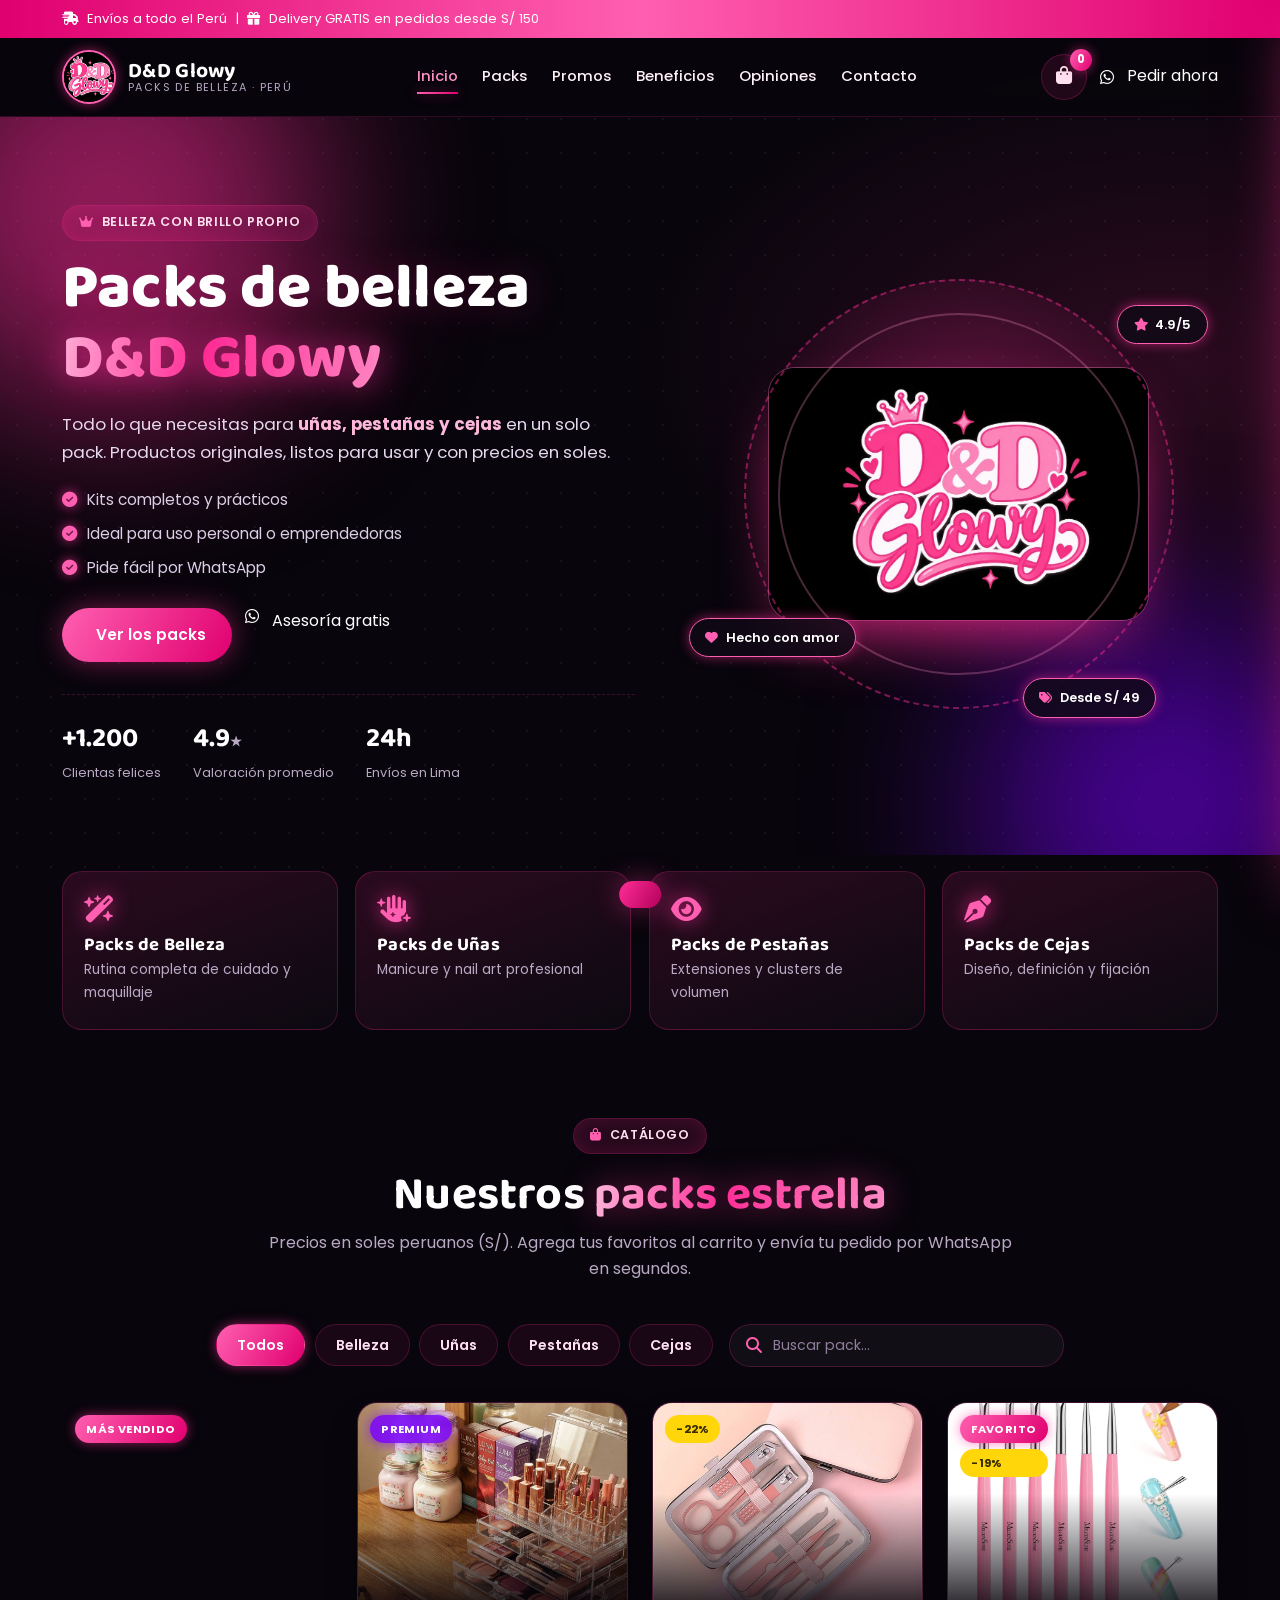
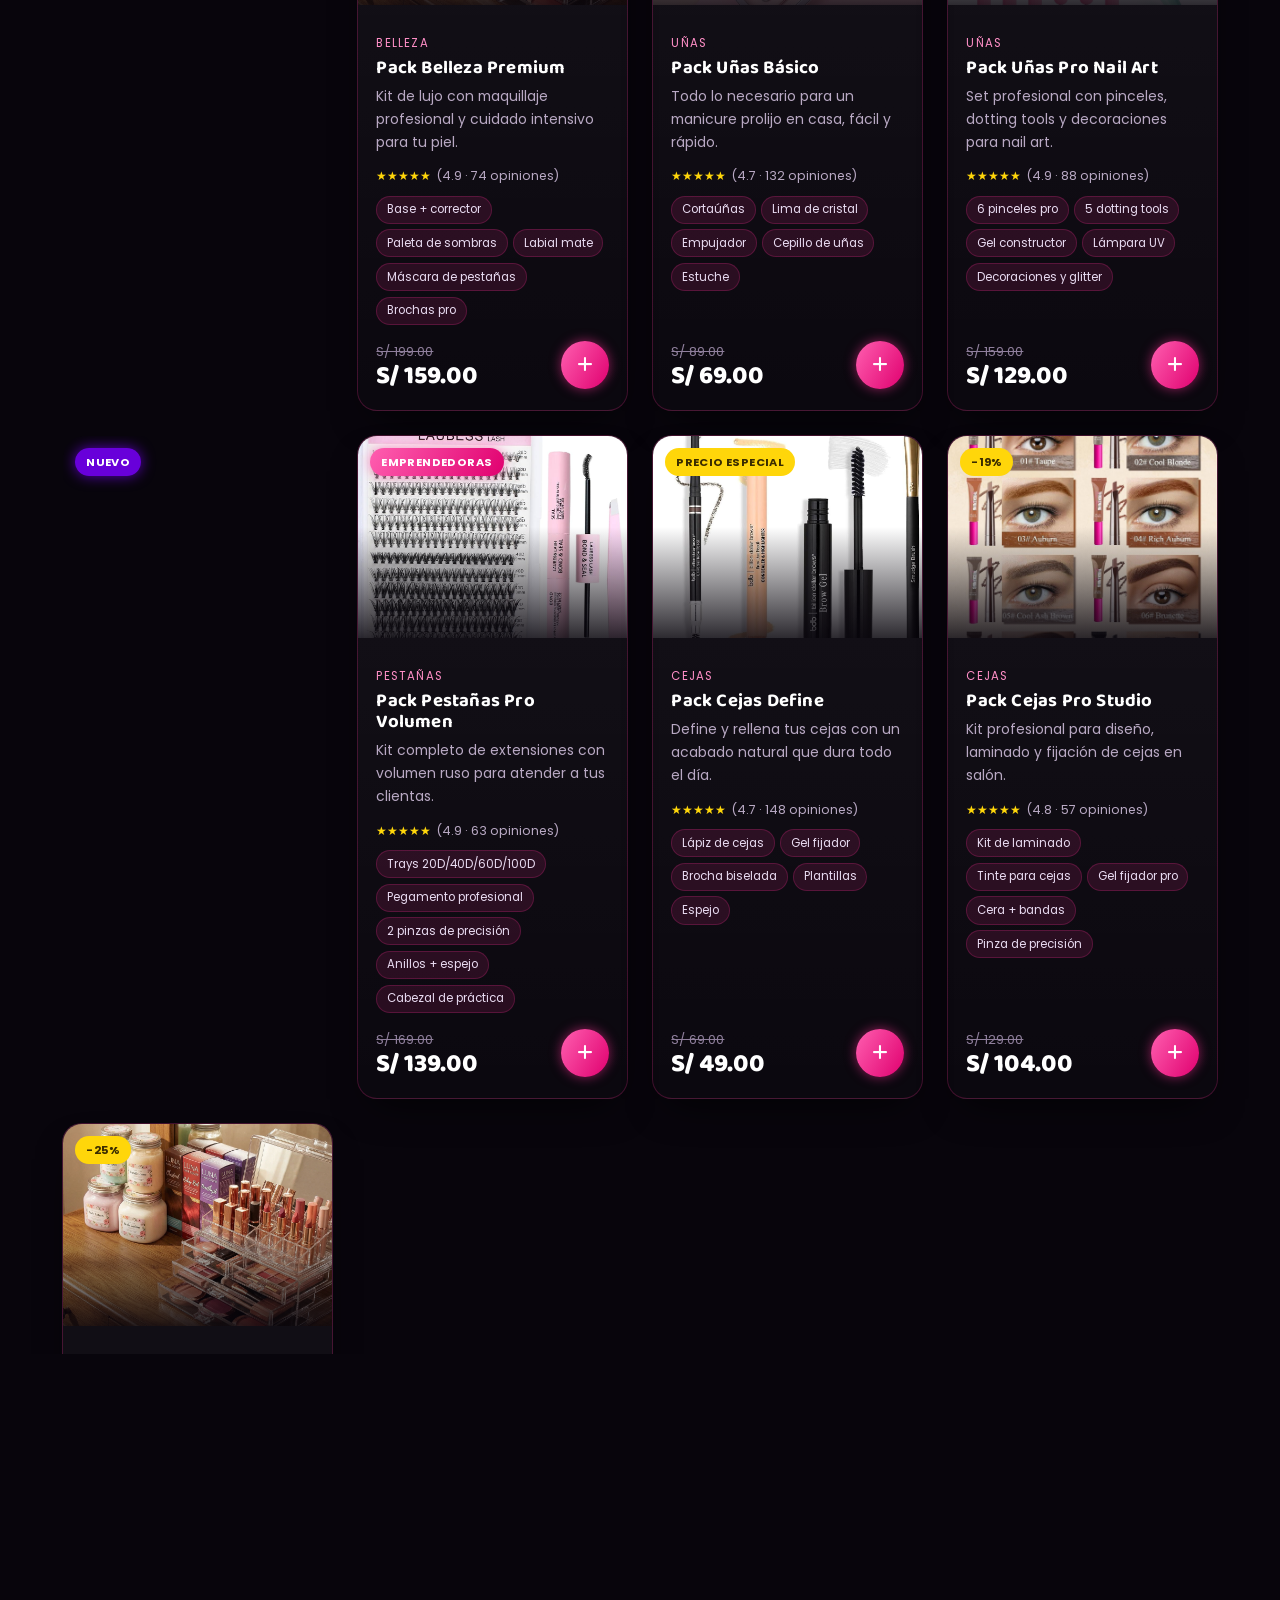
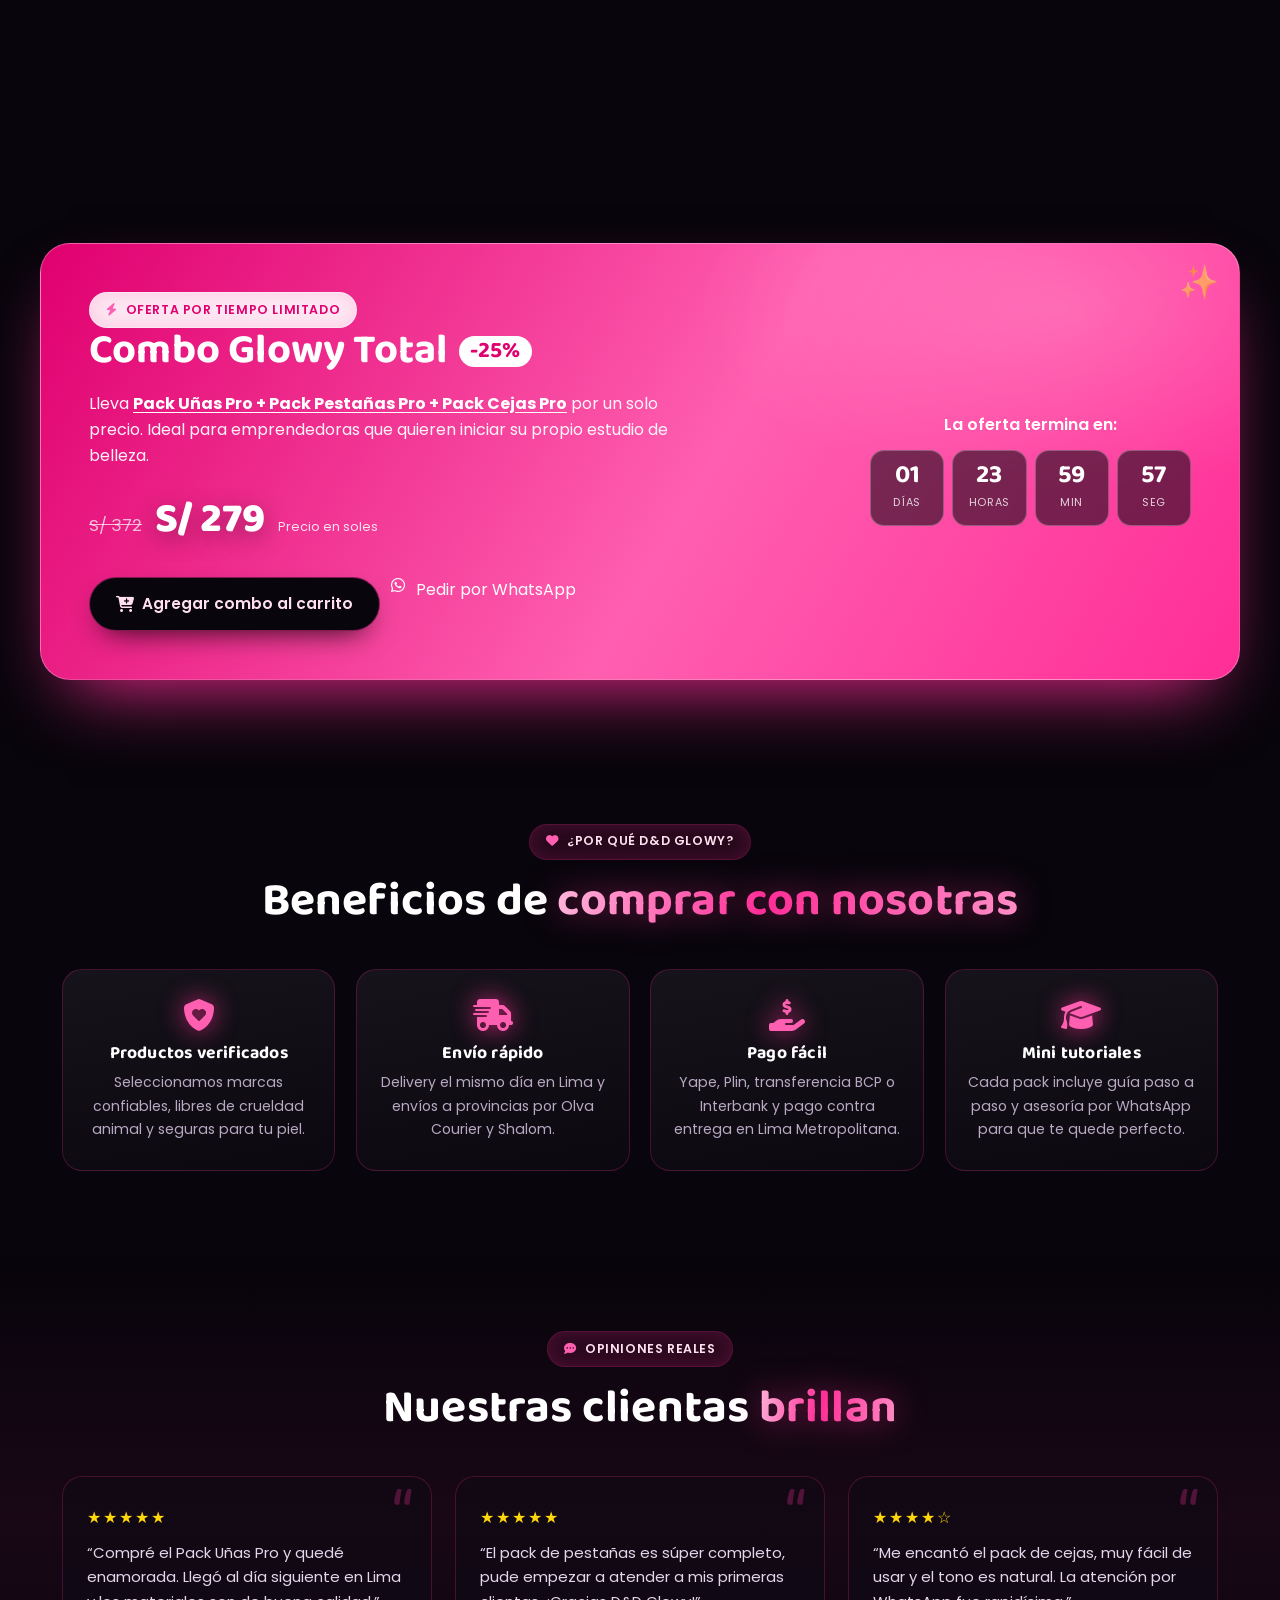
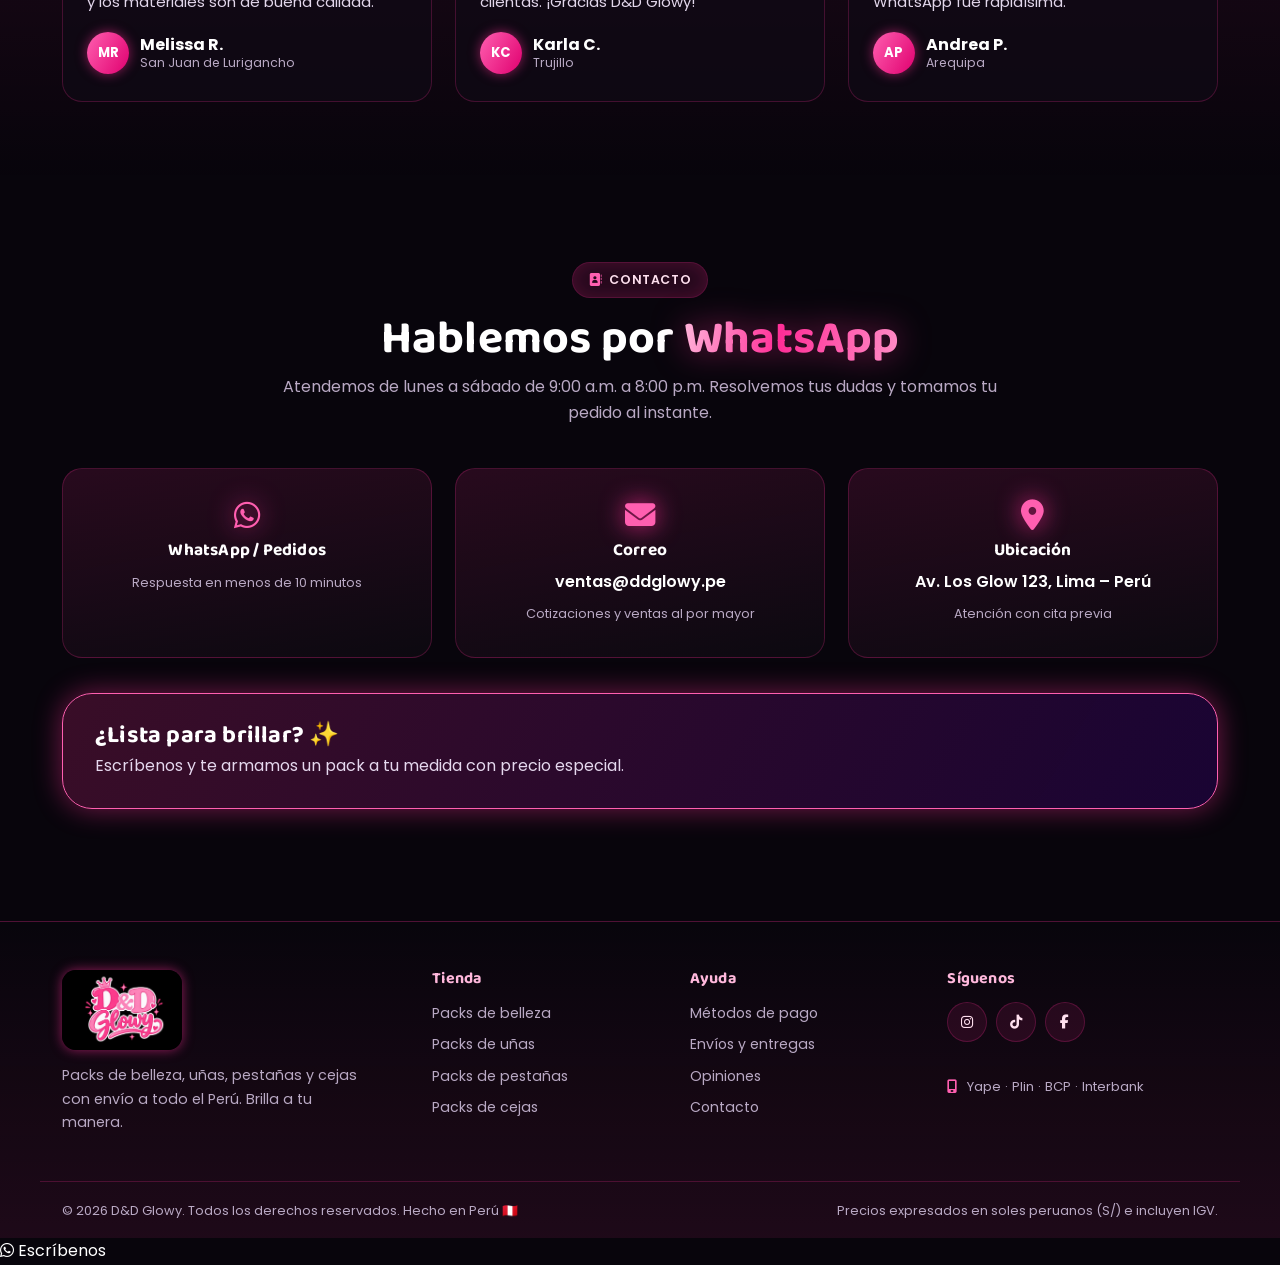
==== commit 7968aa6f: "examen html html corregido" ====
--- a/index.html
+++ b/index.html
@@ -28,7 +28,6 @@
   <div class="topbar" id="topbar">
     <div class="container topbar__inner">
       <p><i class="fa-solid fa-truck-fast"></i> Envíos a todo el Perú &nbsp;|&nbsp; <i class="fa-solid fa-gift"></i> Delivery GRATIS en pedidos desde S/ 150</p>
-      <p class="topbar__phone"><i class="fa-brands fa-whatsapp"></i> Pedidos: <a href="https://wa.me/51999444555" target="_blank" rel="noopener">999 444 555</a></p>
     </div>
   </div>
 
@@ -57,7 +56,6 @@
           <i class="fa-solid fa-bag-shopping"></i>
           <span class="cart-btn__count" id="cart-count">0</span>
         </button>
-        <a href="https://wa.me/51999444555?text=Hola%20D%26D%20Glowy%2C%20quiero%20informaci%C3%B3n%20de%20sus%20packs%20de%20belleza%20%E2%9C%A8" target="_blank" rel="noopener" class="btn btn--primary btn--sm">
           <i class="fa-brands fa-whatsapp"></i> Pedir ahora
         </a>
         <button class="burger" id="burger" aria-label="Abrir menú" aria-expanded="false">
@@ -89,7 +87,6 @@
           </ul>
           <div class="hero__cta">
             <a href="#packs" class="btn btn--primary"><i class="fa-solid fa-sparkles"></i> Ver los packs</a>
-            <a href="https://wa.me/51999444555?text=Hola%20D%26D%20Glowy%2C%20quiero%20asesor%C3%ADa%20para%20elegir%20mi%20pack%20%E2%9C%A8" target="_blank" rel="noopener" class="btn btn--ghost">
               <i class="fa-brands fa-whatsapp"></i> Asesoría gratis
             </a>
           </div>
@@ -181,7 +178,6 @@
           </p>
           <div class="promo__cta">
             <button class="btn btn--dark" id="add-combo"><i class="fa-solid fa-cart-plus"></i> Agregar combo al carrito</button>
-            <a href="https://wa.me/51999444555?text=Hola%20D%26D%20Glowy%2C%20quiero%20el%20Combo%20Glowy%20Total%20(S%2F%20279)%20%E2%9C%A8" target="_blank" rel="noopener" class="btn btn--light">
               <i class="fa-brands fa-whatsapp"></i> Pedir por WhatsApp
             </a>
           </div>
@@ -270,7 +266,6 @@
           <article class="contact__card" data-aos="fade-up">
             <i class="fa-brands fa-whatsapp"></i>
             <h3>WhatsApp / Pedidos</h3>
-            <p><a href="https://wa.me/51999444555" target="_blank" rel="noopener">+51 999 444 555</a></p>
             <small>Respuesta en menos de 10 minutos</small>
           </article>
           <article class="contact__card" data-aos="fade-up" data-aos-delay="80">
@@ -292,8 +287,6 @@
             <h3>¿Lista para brillar? ✨</h3>
             <p>Escríbenos y te armamos un pack a tu medida con precio especial.</p>
           </div>
-          <a href="https://wa.me/51999444555?text=Hola%20D%26D%20Glowy%2C%20quiero%20armar%20mi%20pack%20personalizado%20%E2%9C%A8" target="_blank" rel="noopener" class="btn btn--dark">
-            <i class="fa-brands fa-whatsapp"></i> Escribir al 999 444 555
           </a>
         </div>
       </div>
@@ -324,7 +317,6 @@
       <div class="footer__col">
         <h4>Síguenos</h4>
         <div class="socials">
-          <a href="https://wa.me/51999444555" target="_blank" rel="noopener" aria-label="WhatsApp"><i class="fa-brands fa-whatsapp"></i></a>
           <a href="#contacto" aria-label="Instagram"><i class="fa-brands fa-instagram"></i></a>
           <a href="#contacto" aria-label="TikTok"><i class="fa-brands fa-tiktok"></i></a>
           <a href="#contacto" aria-label="Facebook"><i class="fa-brands fa-facebook-f"></i></a>
@@ -339,7 +331,6 @@
   </footer>
 
   <!-- ================= BOTÓN FLOTANTE WHATSAPP ================= -->
-  <a href="https://wa.me/51999444555?text=Hola%20D%26D%20Glowy%2C%20quiero%20hacer%20un%20pedido%20%E2%9C%A8" target="_blank" rel="noopener" class="whatsapp-float" aria-label="Escribir por WhatsApp">
     <i class="fa-brands fa-whatsapp"></i>
     <span>Escríbenos</span>
   </a>
@@ -379,7 +370,6 @@
       <h2 id="modal-title">¡Pedido listo! ✨</h2>
       <p>Se abrió <strong>WhatsApp</strong> con el detalle de tu pedido. Envíanos el mensaje para <strong>finalizar la compra</strong> y coordinamos tu entrega.</p>
       <div class="modal__actions">
-        <a class="btn btn--whatsapp" id="modal-wa" href="https://wa.me/51999444555" target="_blank" rel="noopener">
           <i class="fa-brands fa-whatsapp"></i> Abrir WhatsApp de nuevo
         </a>
         <button class="btn btn--ghost" id="modal-close"><i class="fa-solid fa-check"></i> Entendido</button>
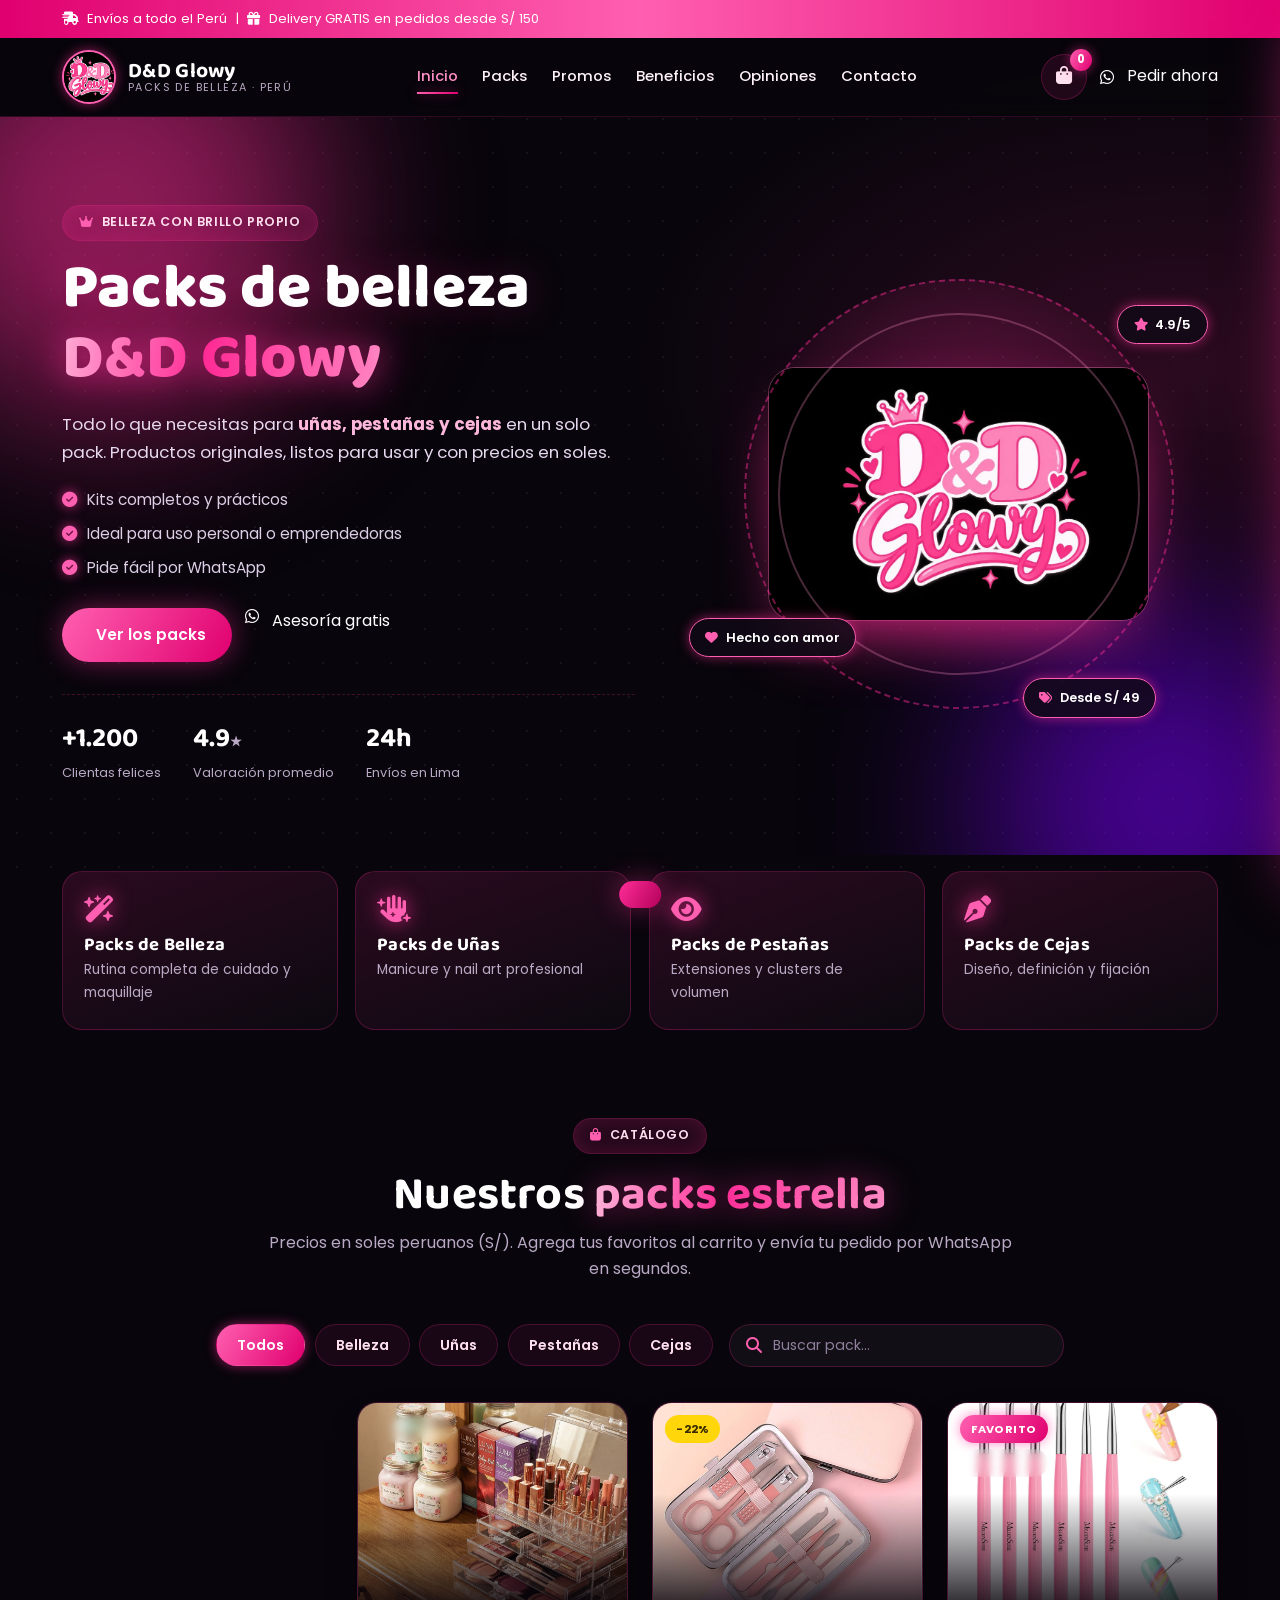
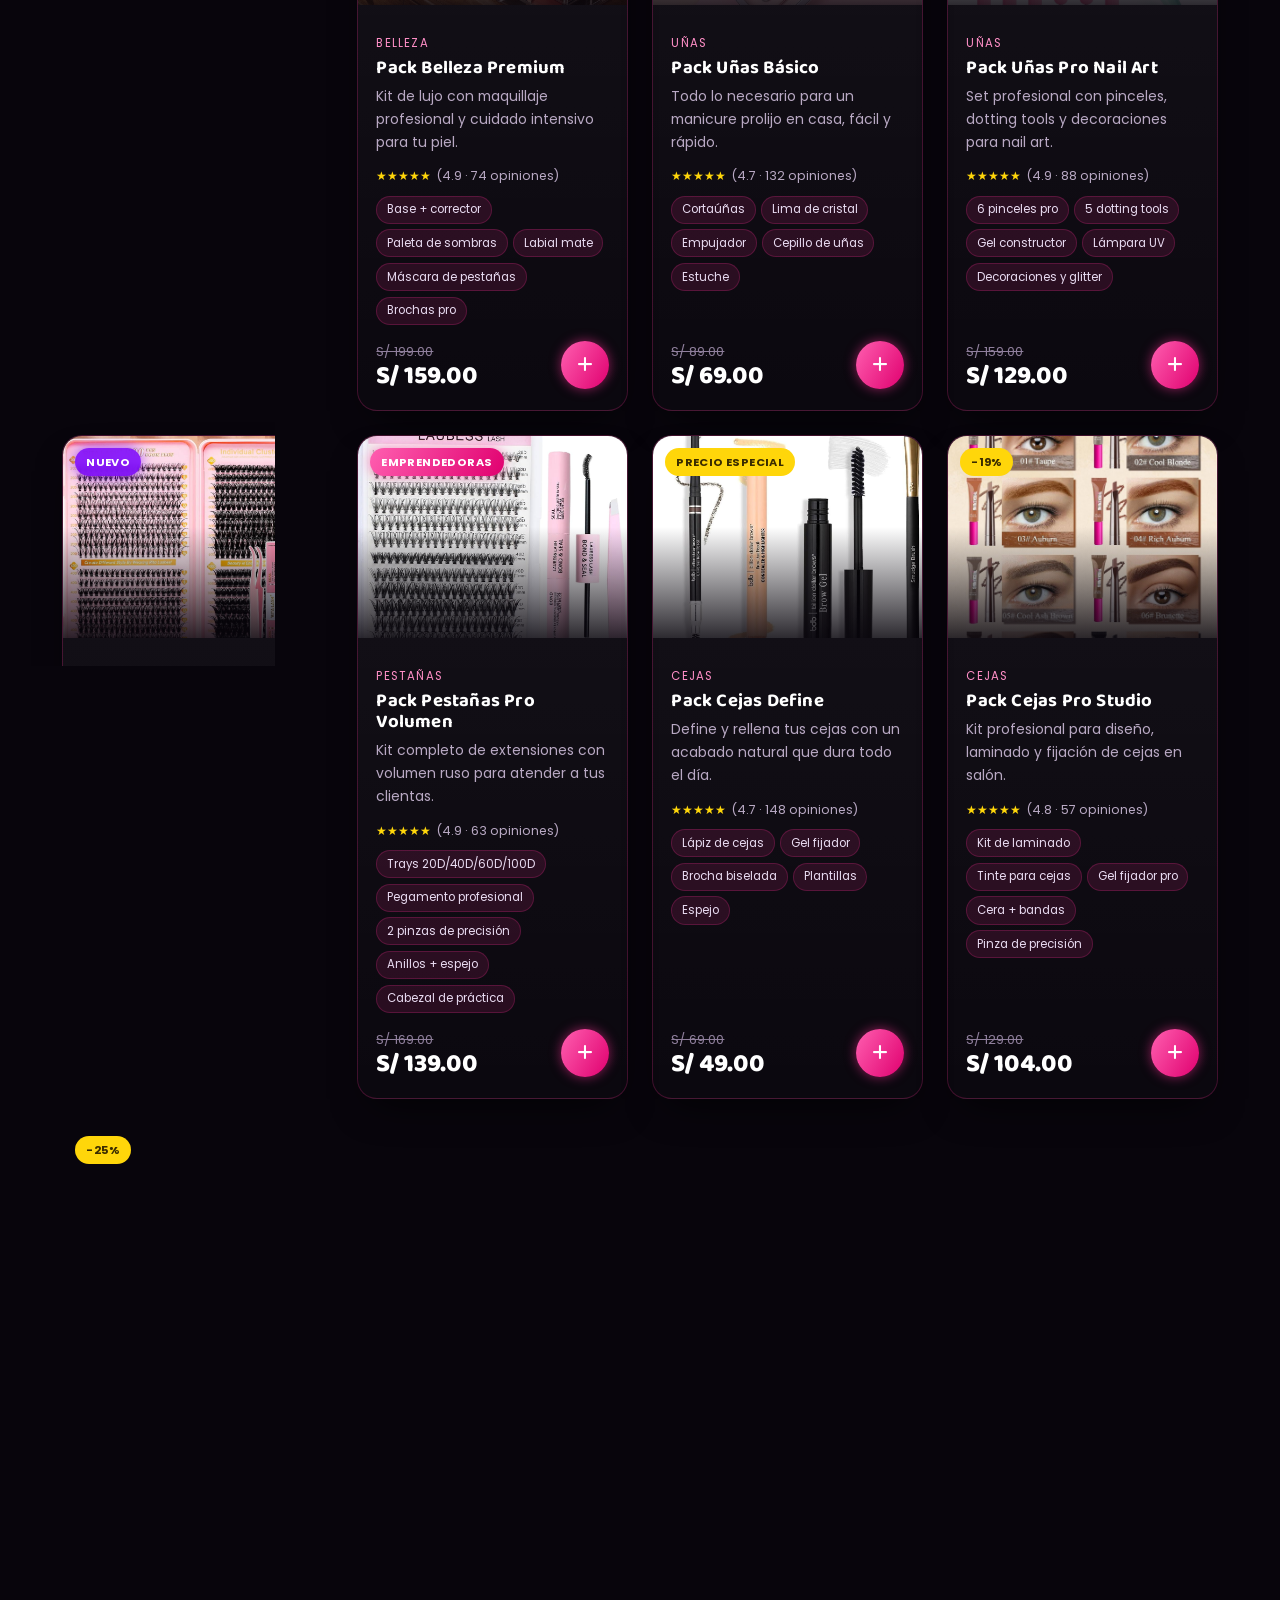
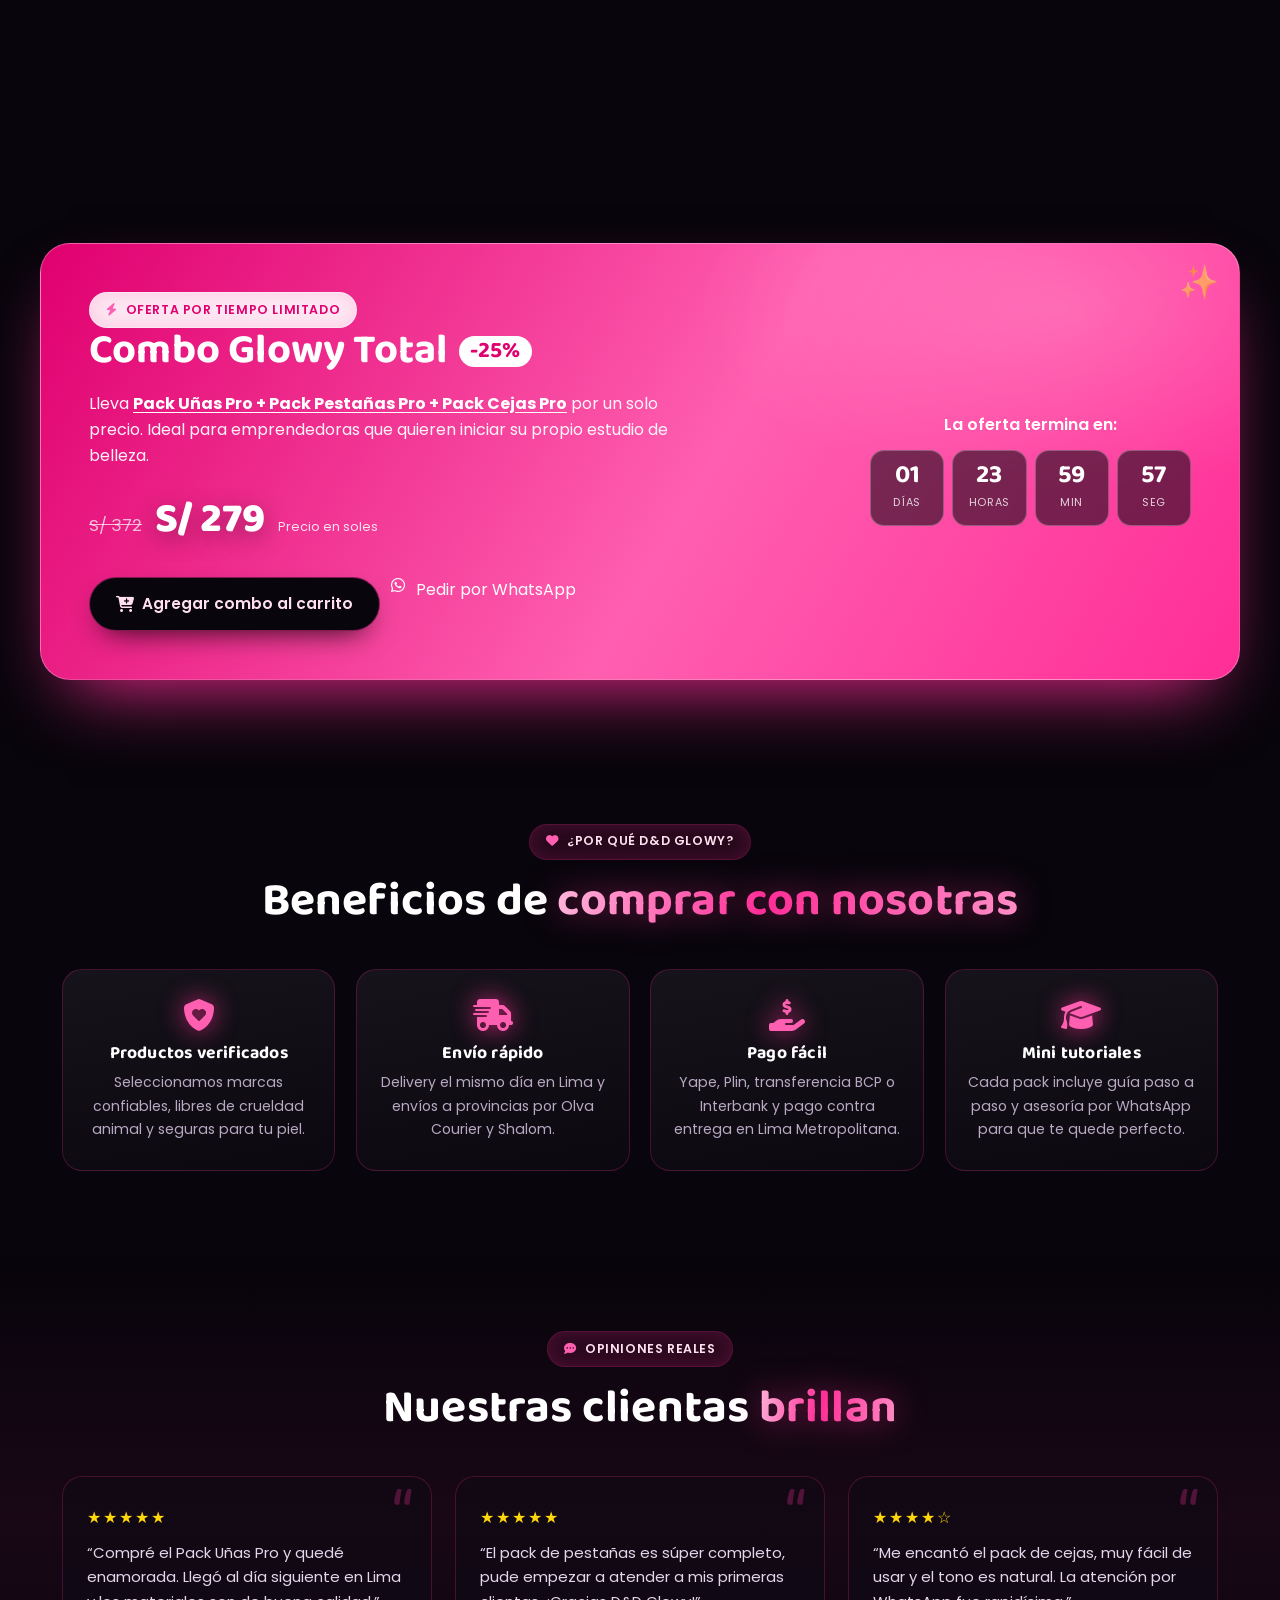
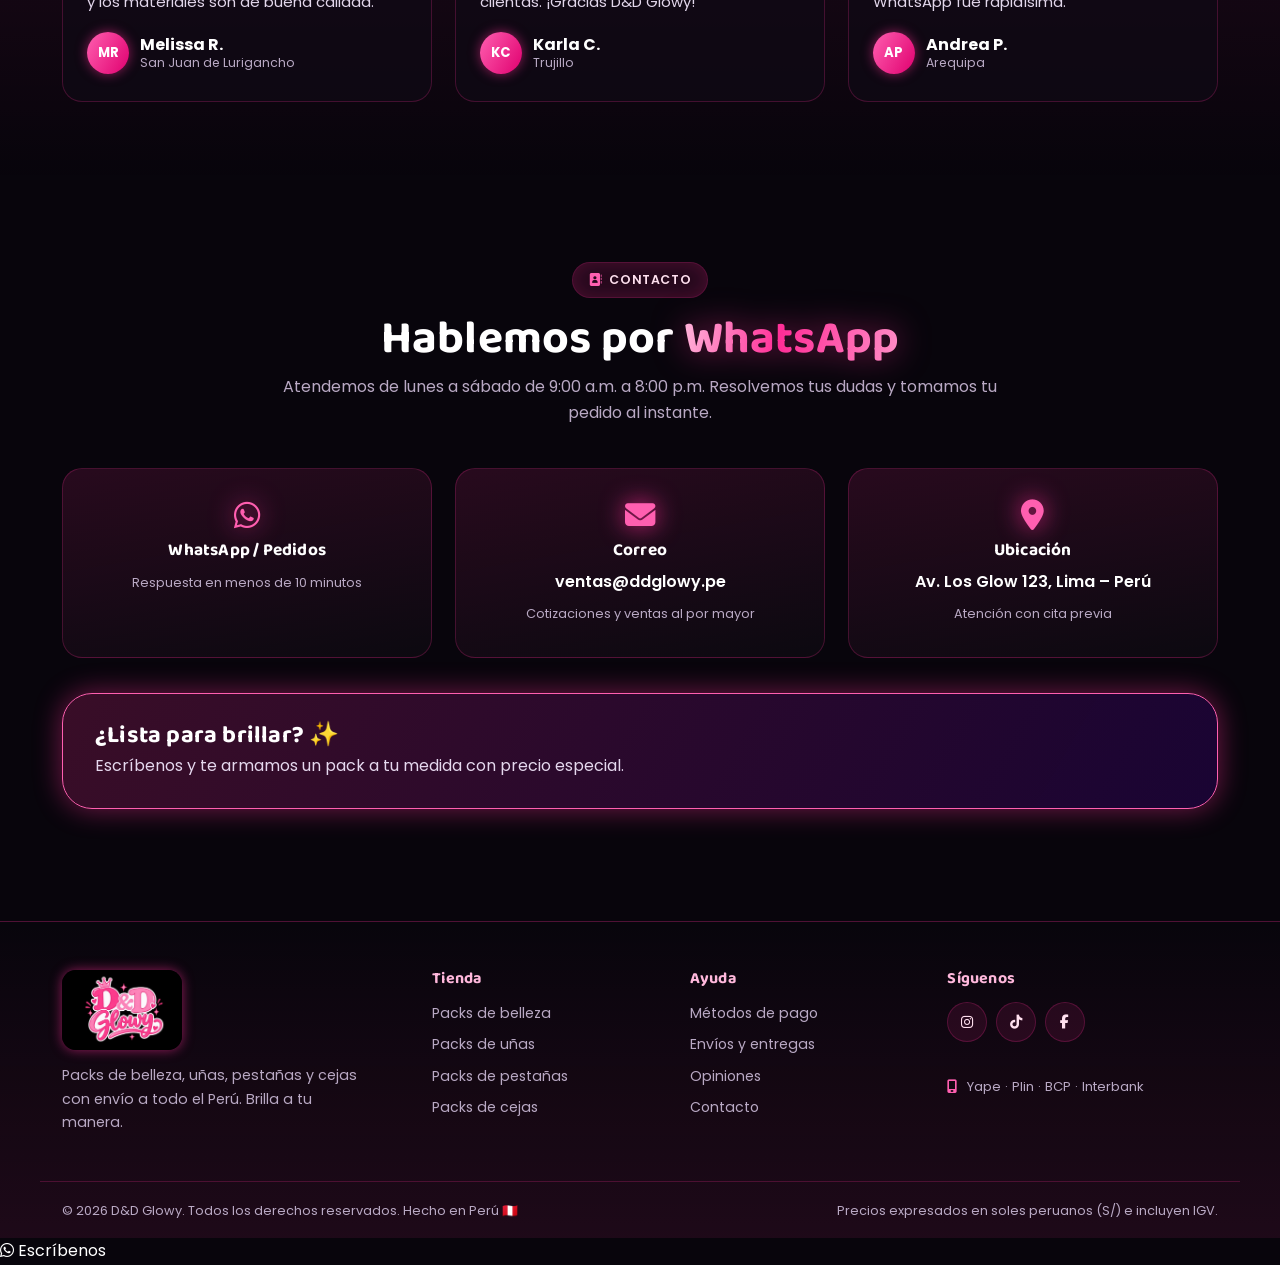
==== commit 076fea03: "premilinar html premilinar" ====
--- a/index.html
+++ b/index.html
@@ -1,391 +1,391 @@
-<!DOCTYPE html>
-<html lang="es">
-<head>
-  <meta charset="UTF-8" />
-  <meta name="viewport" content="width=device-width, initial-scale=1.0" />
-  <title>D&D Glowy | Packs de Belleza, Uñas, Pestañas y Cejas en Perú</title>
-  <meta name="description" content="D&D Glowy - Tienda de packs de belleza en Perú. Packs para uñas, pestañas y cejas con envío a todo el país. Precios en soles. Pide por WhatsApp 999444555." />
-  <meta name="theme-color" content="#ff3d9a" />
-  <link rel="icon" href="images/logo-dd-glowy.jpg" />
-
-  <!-- Tipografías -->
-  <link rel="preconnect" href="https://fonts.googleapis.com" />
-  <link rel="preconnect" href="https://fonts.gstatic.com" crossorigin />
-  <link href="https://fonts.googleapis.com/css2?family=Baloo+2:wght@500;600;700;800&family=Poppins:wght@300;400;500;600;700&display=swap" rel="stylesheet" />
-
-  <!-- Iconos -->
-  <link rel="stylesheet" href="https://cdn.jsdelivr.net/npm/@fortawesome/fontawesome-free@6.4.0/css/all.min.css" />
-
-  <!-- Animaciones al hacer scroll -->
-  <link rel="stylesheet" href="https://cdn.jsdelivr.net/npm/aos@2.3.4/dist/aos.css" />
-
-  <!-- Estilos propios -->
-  <link rel="stylesheet" href="css/style.css" />
-</head>
-<body>
-
-  <!-- ================= BARRA SUPERIOR ================= -->
-  <div class="topbar" id="topbar">
-    <div class="container topbar__inner">
-      <p><i class="fa-solid fa-truck-fast"></i> Envíos a todo el Perú &nbsp;|&nbsp; <i class="fa-solid fa-gift"></i> Delivery GRATIS en pedidos desde S/ 150</p>
-    </div>
-  </div>
-
-  <!-- ================= ENCABEZADO ================= -->
-  <header class="header" id="header">
-    <div class="container header__inner">
-      <a href="#inicio" class="brand" aria-label="D&D Glowy - Inicio">
-        <img src="images/logo-dd-glowy.jpg" alt="Logotipo de D&D Glowy" class="brand__logo" />
-        <span class="brand__text">
-          <strong>D&amp;D Glowy</strong>
-          <small>Packs de belleza · Perú</small>
-        </span>
-      </a>
-
-      <nav class="nav" id="nav" aria-label="Navegación principal">
-        <a href="#inicio" class="nav__link">Inicio</a>
-        <a href="#packs" class="nav__link">Packs</a>
-        <a href="#promos" class="nav__link">Promos</a>
-        <a href="#beneficios" class="nav__link">Beneficios</a>
-        <a href="#opiniones" class="nav__link">Opiniones</a>
-        <a href="#contacto" class="nav__link">Contacto</a>
-      </nav>
-
-      <div class="header__actions">
-        <button class="cart-btn" id="cart-open" aria-label="Abrir carrito de compras">
-          <i class="fa-solid fa-bag-shopping"></i>
-          <span class="cart-btn__count" id="cart-count">0</span>
-        </button>
-          <i class="fa-brands fa-whatsapp"></i> Pedir ahora
-        </a>
-        <button class="burger" id="burger" aria-label="Abrir menú" aria-expanded="false">
-          <span></span><span></span><span></span>
-        </button>
-      </div>
-    </div>
-  </header>
-
-  <main>
-    <!-- ================= HERO ================= -->
-    <section class="hero" id="inicio">
-      <div class="hero__glow hero__glow--one" aria-hidden="true"></div>
-      <div class="hero__glow hero__glow--two" aria-hidden="true"></div>
-      <div class="container hero__inner">
-        <div class="hero__content" data-aos="fade-right">
-          <span class="chip"><i class="fa-solid fa-crown"></i> Belleza con brillo propio</span>
-          <h1 class="hero__title">
-            Packs de belleza <span class="text-glow">D&amp;D Glowy</span>
-          </h1>
-          <p class="hero__lead">
-            Todo lo que necesitas para <strong>uñas, pestañas y cejas</strong> en un solo pack.
-            Productos originales, listos para usar y con precios en soles.
-          </p>
-          <ul class="hero__list">
-            <li><i class="fa-solid fa-circle-check"></i> Kits completos y prácticos</li>
-            <li><i class="fa-solid fa-circle-check"></i> Ideal para uso personal o emprendedoras</li>
-            <li><i class="fa-solid fa-circle-check"></i> Pide fácil por WhatsApp</li>
-          </ul>
-          <div class="hero__cta">
-            <a href="#packs" class="btn btn--primary"><i class="fa-solid fa-sparkles"></i> Ver los packs</a>
-              <i class="fa-brands fa-whatsapp"></i> Asesoría gratis
-            </a>
-          </div>
-          <div class="hero__stats">
-            <div><strong>+1.200</strong><span>Clientas felices</span></div>
-            <div><strong>4.9<span class="star">★</span></strong><span>Valoración promedio</span></div>
-            <div><strong>24h</strong><span>Envíos en Lima</span></div>
-          </div>
-        </div>
-
-        <div class="hero__art" data-aos="zoom-in">
-          <div class="hero__logo-wrap">
-            <img src="images/logo-dd-glowy.jpg" alt="Logo D&D Glowy con corona rosa" class="hero__logo" />
-          </div>
-          <span class="float-tag float-tag--1"><i class="fa-solid fa-star"></i> 4.9/5</span>
-          <span class="float-tag float-tag--2"><i class="fa-solid fa-heart"></i> Hecho con amor</span>
-          <span class="float-tag float-tag--3"><i class="fa-solid fa-tags"></i> Desde S/ 49</span>
-        </div>
-      </div>
-    </section>
-
-    <!-- ================= FRANJA DE CATEGORÍAS ================= -->
-    <section class="categories">
-      <div class="container categories__grid">
-        <article class="cat-card" data-filter="belleza" data-aos="fade-up">
-          <i class="fa-solid fa-wand-magic-sparkles"></i>
-          <h3>Packs de Belleza</h3>
-          <p>Rutina completa de cuidado y maquillaje</p>
-        </article>
-        <article class="cat-card" data-filter="unas" data-aos="fade-up" data-aos-delay="80">
-          <i class="fa-solid fa-hand-sparkles"></i>
-          <h3>Packs de Uñas</h3>
-          <p>Manicure y nail art profesional</p>
-        </article>
-        <article class="cat-card" data-filter="pestanas" data-aos="fade-up" data-aos-delay="160">
-          <i class="fa-solid fa-eye"></i>
-          <h3>Packs de Pestañas</h3>
-          <p>Extensiones y clusters de volumen</p>
-        </article>
-        <article class="cat-card" data-filter="cejas" data-aos="fade-up" data-aos-delay="240">
-          <i class="fa-solid fa-pen-nib"></i>
-          <h3>Packs de Cejas</h3>
-          <p>Diseño, definición y fijación</p>
-        </article>
-      </div>
-    </section>
-
-    <!-- ================= CATÁLOGO DE PACKS ================= -->
-    <section class="section" id="packs">
-      <div class="container">
-        <header class="section__head" data-aos="fade-up">
-          <span class="chip"><i class="fa-solid fa-bag-shopping"></i> Catálogo</span>
-          <h2 class="section__title">Nuestros <span class="text-glow">packs estrella</span></h2>
-          <p class="section__sub">Precios en soles peruanos (S/). Agrega tus favoritos al carrito y envía tu pedido por WhatsApp en segundos.</p>
-        </header>
-
-        <!-- Filtros -->
-        <div class="filters" id="filters" data-aos="fade-up">
-          <button class="filter is-active" data-filter="todos">Todos</button>
-          <button class="filter" data-filter="belleza">Belleza</button>
-          <button class="filter" data-filter="unas">Uñas</button>
-          <button class="filter" data-filter="pestanas">Pestañas</button>
-          <button class="filter" data-filter="cejas">Cejas</button>
-          <div class="filters__search">
-            <i class="fa-solid fa-magnifying-glass"></i>
-            <input type="search" id="search-input" placeholder="Buscar pack..." aria-label="Buscar pack" />
-          </div>
-        </div>
-
-        <!-- Grilla de productos -->
-        <div class="grid-products" id="products-grid" aria-live="polite"></div>
-        <p class="empty-state" id="empty-state" hidden>
-          <i class="fa-solid fa-face-sad-tear"></i> No encontramos packs con ese nombre. Escríbenos y lo conseguimos para ti.
-        </p>
-      </div>
-    </section>
-
-    <!-- ================= PROMO + CUENTA REGRESIVA ================= -->
-    <section class="promo" id="promos">
-      <div class="container promo__inner" data-aos="zoom-in">
-        <div class="promo__text">
-          <span class="chip chip--light"><i class="fa-solid fa-bolt"></i> Oferta por tiempo limitado</span>
-          <h2>Combo Glowy Total <span class="promo__off">-25%</span></h2>
-          <p>Lleva <strong>Pack Uñas Pro + Pack Pestañas Pro + Pack Cejas Pro</strong> por un solo precio. Ideal para emprendedoras que quieren iniciar su propio estudio de belleza.</p>
-          <p class="promo__price">
-            <span class="price-old">S/ 372</span>
-            <span class="price-new">S/ 279</span>
-            <small>Precio en soles</small>
-          </p>
-          <div class="promo__cta">
-            <button class="btn btn--dark" id="add-combo"><i class="fa-solid fa-cart-plus"></i> Agregar combo al carrito</button>
-              <i class="fa-brands fa-whatsapp"></i> Pedir por WhatsApp
-            </a>
-          </div>
-        </div>
-        <div class="promo__timer">
-          <p>La oferta termina en:</p>
-          <div class="timer" id="timer">
-            <div><strong id="t-days">00</strong><span>Días</span></div>
-            <div><strong id="t-hours">00</strong><span>Horas</span></div>
-            <div><strong id="t-mins">00</strong><span>Min</span></div>
-            <div><strong id="t-secs">00</strong><span>Seg</span></div>
-          </div>
-        </div>
-      </div>
-    </section>
-
-    <!-- ================= BENEFICIOS ================= -->
-    <section class="section" id="beneficios">
-      <div class="container">
-        <header class="section__head" data-aos="fade-up">
-          <span class="chip"><i class="fa-solid fa-heart"></i> ¿Por qué D&amp;D Glowy?</span>
-          <h2 class="section__title">Beneficios de <span class="text-glow">comprar con nosotras</span></h2>
-        </header>
-        <div class="benefits">
-          <article class="benefit" data-aos="fade-up">
-            <i class="fa-solid fa-shield-heart"></i>
-            <h3>Productos verificados</h3>
-            <p>Seleccionamos marcas confiables, libres de crueldad animal y seguras para tu piel.</p>
-          </article>
-          <article class="benefit" data-aos="fade-up" data-aos-delay="80">
-            <i class="fa-solid fa-truck-fast"></i>
-            <h3>Envío rápido</h3>
-            <p>Delivery el mismo día en Lima y envíos a provincias por Olva Courier y Shalom.</p>
-          </article>
-          <article class="benefit" data-aos="fade-up" data-aos-delay="160">
-            <i class="fa-solid fa-hand-holding-dollar"></i>
-            <h3>Pago fácil</h3>
-            <p>Yape, Plin, transferencia BCP o Interbank y pago contra entrega en Lima Metropolitana.</p>
-          </article>
-          <article class="benefit" data-aos="fade-up" data-aos-delay="240">
-            <i class="fa-solid fa-graduation-cap"></i>
-            <h3>Mini tutoriales</h3>
-            <p>Cada pack incluye guía paso a paso y asesoría por WhatsApp para que te quede perfecto.</p>
-          </article>
-        </div>
-      </div>
-    </section>
-
-    <!-- ================= OPINIONES ================= -->
-    <section class="section section--alt" id="opiniones">
-      <div class="container">
-        <header class="section__head" data-aos="fade-up">
-          <span class="chip"><i class="fa-solid fa-comment-dots"></i> Opiniones reales</span>
-          <h2 class="section__title">Nuestras clientas <span class="text-glow">brillan</span></h2>
-        </header>
-        <div class="testimonials">
-          <article class="testimonial" data-aos="fade-up">
-            <div class="testimonial__stars">★★★★★</div>
-            <p>“Compré el Pack Uñas Pro y quedé enamorada. Llegó al día siguiente en Lima y los materiales son de buena calidad.”</p>
-            <footer><span class="avatar">MR</span><span><strong>Melissa R.</strong><small>San Juan de Lurigancho</small></span></footer>
-          </article>
-          <article class="testimonial" data-aos="fade-up" data-aos-delay="80">
-            <div class="testimonial__stars">★★★★★</div>
-            <p>“El pack de pestañas es súper completo, pude empezar a atender a mis primeras clientas. ¡Gracias D&amp;D Glowy!”</p>
-            <footer><span class="avatar">KC</span><span><strong>Karla C.</strong><small>Trujillo</small></span></footer>
-          </article>
-          <article class="testimonial" data-aos="fade-up" data-aos-delay="160">
-            <div class="testimonial__stars">★★★★☆</div>
-            <p>“Me encantó el pack de cejas, muy fácil de usar y el tono es natural. La atención por WhatsApp fue rapidísima.”</p>
-            <footer><span class="avatar">AP</span><span><strong>Andrea P.</strong><small>Arequipa</small></span></footer>
-          </article>
-        </div>
-      </div>
-    </section>
-
-    <!-- ================= CONTACTO ================= -->
-    <section class="section" id="contacto">
-      <div class="container">
-        <header class="section__head" data-aos="fade-up">
-          <span class="chip"><i class="fa-solid fa-address-book"></i> Contacto</span>
-          <h2 class="section__title">Hablemos por <span class="text-glow">WhatsApp</span></h2>
-          <p class="section__sub">Atendemos de lunes a sábado de 9:00 a.m. a 8:00 p.m. Resolvemos tus dudas y tomamos tu pedido al instante.</p>
-        </header>
-
-        <div class="contact">
-          <article class="contact__card" data-aos="fade-up">
-            <i class="fa-brands fa-whatsapp"></i>
-            <h3>WhatsApp / Pedidos</h3>
-            <small>Respuesta en menos de 10 minutos</small>
-          </article>
-          <article class="contact__card" data-aos="fade-up" data-aos-delay="80">
-            <i class="fa-solid fa-envelope"></i>
-            <h3>Correo</h3>
-            <p><a href="mailto:ventas@ddglowy.pe">ventas@ddglowy.pe</a></p>
-            <small>Cotizaciones y ventas al por mayor</small>
-          </article>
-          <article class="contact__card" data-aos="fade-up" data-aos-delay="160">
-            <i class="fa-solid fa-location-dot"></i>
-            <h3>Ubicación</h3>
-            <p>Av. Los Glow 123, Lima – Perú</p>
-            <small>Atención con cita previa</small>
-          </article>
-        </div>
-
-        <div class="contact__banner" id="como-comprar" data-aos="zoom-in">
-          <div>
-            <h3>¿Lista para brillar? ✨</h3>
-            <p>Escríbenos y te armamos un pack a tu medida con precio especial.</p>
-          </div>
-          </a>
-        </div>
-      </div>
-    </section>
-  </main>
-
-  <!-- ================= PIE DE PÁGINA ================= -->
-  <footer class="footer">
-    <div class="container footer__inner">
-      <div class="footer__brand">
-        <img src="images/logo-dd-glowy.jpg" alt="D&D Glowy" />
-        <p>Packs de belleza, uñas, pestañas y cejas con envío a todo el Perú. Brilla a tu manera.</p>
-      </div>
-      <nav class="footer__col" aria-label="Enlaces de la tienda">
-        <h4>Tienda</h4>
-        <a href="#packs">Packs de belleza</a>
-        <a href="#packs">Packs de uñas</a>
-        <a href="#packs">Packs de pestañas</a>
-        <a href="#packs">Packs de cejas</a>
-      </nav>
-      <nav class="footer__col" aria-label="Enlaces de ayuda">
-        <h4>Ayuda</h4>
-        <a href="#beneficios">Métodos de pago</a>
-        <a href="#beneficios">Envíos y entregas</a>
-        <a href="#opiniones">Opiniones</a>
-        <a href="#contacto">Contacto</a>
-      </nav>
-      <div class="footer__col">
-        <h4>Síguenos</h4>
-        <div class="socials">
-          <a href="#contacto" aria-label="Instagram"><i class="fa-brands fa-instagram"></i></a>
-          <a href="#contacto" aria-label="TikTok"><i class="fa-brands fa-tiktok"></i></a>
-          <a href="#contacto" aria-label="Facebook"><i class="fa-brands fa-facebook-f"></i></a>
-        </div>
-        <p class="footer__pay"><i class="fa-solid fa-mobile-screen"></i> Yape · Plin · BCP · Interbank</p>
-      </div>
-    </div>
-    <div class="container footer__bottom">
-      <p>© <span id="year"></span> D&amp;D Glowy. Todos los derechos reservados. Hecho en Perú 🇵🇪</p>
-      <p>Precios expresados en soles peruanos (S/) e incluyen IGV.</p>
-    </div>
-  </footer>
-
-  <!-- ================= BOTÓN FLOTANTE WHATSAPP ================= -->
-    <i class="fa-brands fa-whatsapp"></i>
-    <span>Escríbenos</span>
-  </a>
-
-  <!-- ================= CARRITO LATERAL ================= -->
-  <div class="cart-overlay" id="cart-overlay" hidden></div>
-  <aside class="cart" id="cart" aria-label="Carrito de compras" aria-hidden="true">
-    <header class="cart__head">
-      <h2><i class="fa-solid fa-bag-shopping"></i> Tu carrito</h2>
-      <button class="cart__close" id="cart-close" aria-label="Cerrar carrito"><i class="fa-solid fa-xmark"></i></button>
-    </header>
-    <div class="cart__body" id="cart-items"></div>
-    <footer class="cart__foot">
-      <div class="cart__row"><span>Subtotal</span><strong id="cart-subtotal">S/ 0.00</strong></div>
-      <div class="cart__row"><span>Envío</span><strong id="cart-shipping">Por calcular</strong></div>
-      <div class="cart__row cart__row--total"><span>Total</span><strong id="cart-total">S/ 0.00</strong></div>
-      <label class="cart__field">
-        <span>Tu nombre <em class="req">*</em></span>
-        <input type="text" id="customer-name" placeholder="Ej. Melissa Rojas" />
-      </label>
-      <label class="cart__field">
-        <span>Distrito / Ciudad de entrega <em class="req">*</em></span>
-        <input type="text" id="customer-place" placeholder="Ej. San Juan de Lurigancho, Lima" />
-      </label>
-      <button class="btn btn--whatsapp btn--block" id="send-order">
-        <i class="fa-brands fa-whatsapp"></i> Finalizar compra por WhatsApp
-      </button>
-      <button class="cart__clear" id="clear-cart"><i class="fa-solid fa-trash-can"></i> Vaciar carrito</button>
-      <p class="cart__note">Al finalizar, se abrirá WhatsApp con el detalle de tu pedido listo para confirmar.</p>
-    </footer>
-  </aside>
-
-  <!-- ================= VENTANA DE CONFIRMACIÓN ================= -->
-  <div class="modal-overlay" id="modal-overlay" hidden>
-    <div class="modal" role="dialog" aria-modal="true" aria-labelledby="modal-title">
-      <span class="modal__icon"><i class="fa-solid fa-circle-check"></i></span>
-      <h2 id="modal-title">¡Pedido listo! ✨</h2>
-      <p>Se abrió <strong>WhatsApp</strong> con el detalle de tu pedido. Envíanos el mensaje para <strong>finalizar la compra</strong> y coordinamos tu entrega.</p>
-      <div class="modal__actions">
-          <i class="fa-brands fa-whatsapp"></i> Abrir WhatsApp de nuevo
-        </a>
-        <button class="btn btn--ghost" id="modal-close"><i class="fa-solid fa-check"></i> Entendido</button>
-      </div>
-    </div>
-  </div>
-
-  <!-- Aviso flotante -->
-  <div class="toast" id="toast" role="status" aria-live="polite"></div>
-
-  <!-- Botón volver arriba -->
-  <button class="to-top" id="to-top" aria-label="Volver arriba"><i class="fa-solid fa-arrow-up"></i></button>
-
-  <!-- ================= SCRIPTS ================= -->
-  <script src="https://cdn.jsdelivr.net/npm/aos@2.3.4/dist/aos.js"></script>
-  <script src="js/products.js"></script>
-  <script src="js/main.js"></script>
-</body>
-</html>
+<!DOCTYPE html>
+<html lang="es">
+<head>
+  <meta charset="UTF-8" />
+  <meta name="viewport" content="width=device-width, initial-scale=1.0" />
+  <title>D&D Glowy | Packs de Belleza, Uñas, Pestañas y Cejas en Perú</title>
+  <meta name="description" content="D&D Glowy - Tienda de packs de belleza en Perú. Packs para uñas, pestañas y cejas con envío a todo el país. Precios en soles. Pide por WhatsApp 999444555." />
+  <meta name="theme-color" content="#ff3d9a" />
+  <link rel="icon" href="images/logo-dd-glowy.jpg" />
+
+  <!-- Tipografías -->
+  <link rel="preconnect" href="https://fonts.googleapis.com" />
+  <link rel="preconnect" href="https://fonts.gstatic.com" crossorigin />
+  <link href="https://fonts.googleapis.com/css2?family=Baloo+2:wght@500;600;700;800&family=Poppins:wght@300;400;500;600;700&display=swap" rel="stylesheet" />
+
+  <!-- Iconos -->
+  <link rel="stylesheet" href="https://cdn.jsdelivr.net/npm/@fortawesome/fontawesome-free@6.4.0/css/all.min.css" />
+
+  <!-- Animaciones al hacer scroll -->
+  <link rel="stylesheet" href="https://cdn.jsdelivr.net/npm/aos@2.3.4/dist/aos.css" />
+
+  <!-- Estilos propios -->
+  <link rel="stylesheet" href="css/style.css" />
+</head>
+<body>
+
+  <!-- ================= BARRA SUPERIOR ================= -->
+  <div class="topbar" id="topbar">
+    <div class="container topbar__inner">
+      <p><i class="fa-solid fa-truck-fast"></i> Envíos a todo el Perú &nbsp;|&nbsp; <i class="fa-solid fa-gift"></i> Delivery GRATIS en pedidos desde S/ 150</p>
+    </div>
+  </div>
+
+  <!-- ================= ENCABEZADO ================= -->
+  <header class="header" id="header">
+    <div class="container header__inner">
+      <a href="#inicio" class="brand" aria-label="D&D Glowy - Inicio">
+        <img src="images/logo-dd-glowy.jpg" alt="Logotipo de D&D Glowy" class="brand__logo" />
+        <span class="brand__text">
+          <strong>D&amp;D Glowy</strong>
+          <small>Packs de belleza · Perú</small>
+        </span>
+      </a>
+
+      <nav class="nav" id="nav" aria-label="Navegación principal">
+        <a href="#inicio" class="nav__link">Inicio</a>
+        <a href="#packs" class="nav__link">Packs</a>
+        <a href="#promos" class="nav__link">Promos</a>
+        <a href="#beneficios" class="nav__link">Beneficios</a>
+        <a href="#opiniones" class="nav__link">Opiniones</a>
+        <a href="#contacto" class="nav__link">Contacto</a>
+      </nav>
+
+      <div class="header__actions">
+        <button class="cart-btn" id="cart-open" aria-label="Abrir carrito de compras">
+          <i class="fa-solid fa-bag-shopping"></i>
+          <span class="cart-btn__count" id="cart-count">0</span>
+        </button>
+          <i class="fa-brands fa-whatsapp"></i> Pedir ahora
+        </a>
+        <button class="burger" id="burger" aria-label="Abrir menú" aria-expanded="false">
+          <span></span><span></span><span></span>
+        </button>
+      </div>
+    </div>
+  </header>
+
+  <main>
+    <!-- ================= HERO ================= -->
+    <section class="hero" id="inicio">
+      <div class="hero__glow hero__glow--one" aria-hidden="true"></div>
+      <div class="hero__glow hero__glow--two" aria-hidden="true"></div>
+      <div class="container hero__inner">
+        <div class="hero__content" data-aos="fade-right">
+          <span class="chip"><i class="fa-solid fa-crown"></i> Belleza con brillo propio</span>
+          <h1 class="hero__title">
+            Packs de belleza <span class="text-glow">D&amp;D Glowy</span>
+          </h1>
+          <p class="hero__lead">
+            Todo lo que necesitas para <strong>uñas, pestañas y cejas</strong> en un solo pack.
+            Productos originales, listos para usar y con precios en soles.
+          </p>
+          <ul class="hero__list">
+            <li><i class="fa-solid fa-circle-check"></i> Kits completos y prácticos</li>
+            <li><i class="fa-solid fa-circle-check"></i> Ideal para uso personal o emprendedoras</li>
+            <li><i class="fa-solid fa-circle-check"></i> Pide fácil por WhatsApp</li>
+          </ul>
+          <div class="hero__cta">
+            <a href="#packs" class="btn btn--primary"><i class="fa-solid fa-sparkles"></i> Ver los packs</a>
+              <i class="fa-brands fa-whatsapp"></i> Asesoría gratis
+            </a>
+          </div>
+          <div class="hero__stats">
+            <div><strong>+1.200</strong><span>Clientas felices</span></div>
+            <div><strong>4.9<span class="star">★</span></strong><span>Valoración promedio</span></div>
+            <div><strong>24h</strong><span>Envíos en Lima</span></div>
+          </div>
+        </div>
+
+        <div class="hero__art" data-aos="zoom-in">
+          <div class="hero__logo-wrap">
+            <img src="images/logo-dd-glowy.jpg" alt="Logo D&D Glowy con corona rosa" class="hero__logo" />
+          </div>
+          <span class="float-tag float-tag--1"><i class="fa-solid fa-star"></i> 4.9/5</span>
+          <span class="float-tag float-tag--2"><i class="fa-solid fa-heart"></i> Hecho con amor</span>
+          <span class="float-tag float-tag--3"><i class="fa-solid fa-tags"></i> Desde S/ 49</span>
+        </div>
+      </div>
+    </section>
+
+    <!-- ================= FRANJA DE CATEGORÍAS ================= -->
+    <section class="categories">
+      <div class="container categories__grid">
+        <article class="cat-card" data-filter="belleza" data-aos="fade-up">
+          <i class="fa-solid fa-wand-magic-sparkles"></i>
+          <h3>Packs de Belleza</h3>
+          <p>Rutina completa de cuidado y maquillaje</p>
+        </article>
+        <article class="cat-card" data-filter="unas" data-aos="fade-up" data-aos-delay="80">
+          <i class="fa-solid fa-hand-sparkles"></i>
+          <h3>Packs de Uñas</h3>
+          <p>Manicure y nail art profesional</p>
+        </article>
+        <article class="cat-card" data-filter="pestanas" data-aos="fade-up" data-aos-delay="160">
+          <i class="fa-solid fa-eye"></i>
+          <h3>Packs de Pestañas</h3>
+          <p>Extensiones y clusters de volumen</p>
+        </article>
+        <article class="cat-card" data-filter="cejas" data-aos="fade-up" data-aos-delay="240">
+          <i class="fa-solid fa-pen-nib"></i>
+          <h3>Packs de Cejas</h3>
+          <p>Diseño, definición y fijación</p>
+        </article>
+      </div>
+    </section>
+
+    <!-- ================= CATÁLOGO DE PACKS ================= -->
+    <section class="section" id="packs">
+      <div class="container">
+        <header class="section__head" data-aos="fade-up">
+          <span class="chip"><i class="fa-solid fa-bag-shopping"></i> Catálogo</span>
+          <h2 class="section__title">Nuestros <span class="text-glow">packs estrella</span></h2>
+          <p class="section__sub">Precios en soles peruanos (S/). Agrega tus favoritos al carrito y envía tu pedido por WhatsApp en segundos.</p>
+        </header>
+
+        <!-- Filtros -->
+        <div class="filters" id="filters" data-aos="fade-up">
+          <button class="filter is-active" data-filter="todos">Todos</button>
+          <button class="filter" data-filter="belleza">Belleza</button>
+          <button class="filter" data-filter="unas">Uñas</button>
+          <button class="filter" data-filter="pestanas">Pestañas</button>
+          <button class="filter" data-filter="cejas">Cejas</button>
+          <div class="filters__search">
+            <i class="fa-solid fa-magnifying-glass"></i>
+            <input type="search" id="search-input" placeholder="Buscar pack..." aria-label="Buscar pack" />
+          </div>
+        </div>
+
+        <!-- Grilla de productos -->
+        <div class="grid-products" id="products-grid" aria-live="polite"></div>
+        <p class="empty-state" id="empty-state" hidden>
+          <i class="fa-solid fa-face-sad-tear"></i> No encontramos packs con ese nombre. Escríbenos y lo conseguimos para ti.
+        </p>
+      </div>
+    </section>
+
+    <!-- ================= PROMO + CUENTA REGRESIVA ================= -->
+    <section class="promo" id="promos">
+      <div class="container promo__inner" data-aos="zoom-in">
+        <div class="promo__text">
+          <span class="chip chip--light"><i class="fa-solid fa-bolt"></i> Oferta por tiempo limitado</span>
+          <h2>Combo Glowy Total <span class="promo__off">-25%</span></h2>
+          <p>Lleva <strong>Pack Uñas Pro + Pack Pestañas Pro + Pack Cejas Pro</strong> por un solo precio. Ideal para emprendedoras que quieren iniciar su propio estudio de belleza.</p>
+          <p class="promo__price">
+            <span class="price-old">S/ 372</span>
+            <span class="price-new">S/ 279</span>
+            <small>Precio en soles</small>
+          </p>
+          <div class="promo__cta">
+            <button class="btn btn--dark" id="add-combo"><i class="fa-solid fa-cart-plus"></i> Agregar combo al carrito</button>
+              <i class="fa-brands fa-whatsapp"></i> Pedir por WhatsApp
+            </a>
+          </div>
+        </div>
+        <div class="promo__timer">
+          <p>La oferta termina en:</p>
+          <div class="timer" id="timer">
+            <div><strong id="t-days">00</strong><span>Días</span></div>
+            <div><strong id="t-hours">00</strong><span>Horas</span></div>
+            <div><strong id="t-mins">00</strong><span>Min</span></div>
+            <div><strong id="t-secs">00</strong><span>Seg</span></div>
+          </div>
+        </div>
+      </div>
+    </section>
+
+    <!-- ================= BENEFICIOS ================= -->
+    <section class="section" id="beneficios">
+      <div class="container">
+        <header class="section__head" data-aos="fade-up">
+          <span class="chip"><i class="fa-solid fa-heart"></i> ¿Por qué D&amp;D Glowy?</span>
+          <h2 class="section__title">Beneficios de <span class="text-glow">comprar con nosotras</span></h2>
+        </header>
+        <div class="benefits">
+          <article class="benefit" data-aos="fade-up">
+            <i class="fa-solid fa-shield-heart"></i>
+            <h3>Productos verificados</h3>
+            <p>Seleccionamos marcas confiables, libres de crueldad animal y seguras para tu piel.</p>
+          </article>
+          <article class="benefit" data-aos="fade-up" data-aos-delay="80">
+            <i class="fa-solid fa-truck-fast"></i>
+            <h3>Envío rápido</h3>
+            <p>Delivery el mismo día en Lima y envíos a provincias por Olva Courier y Shalom.</p>
+          </article>
+          <article class="benefit" data-aos="fade-up" data-aos-delay="160">
+            <i class="fa-solid fa-hand-holding-dollar"></i>
+            <h3>Pago fácil</h3>
+            <p>Yape, Plin, transferencia BCP o Interbank y pago contra entrega en Lima Metropolitana.</p>
+          </article>
+          <article class="benefit" data-aos="fade-up" data-aos-delay="240">
+            <i class="fa-solid fa-graduation-cap"></i>
+            <h3>Mini tutoriales</h3>
+            <p>Cada pack incluye guía paso a paso y asesoría por WhatsApp para que te quede perfecto.</p>
+          </article>
+        </div>
+      </div>
+    </section>
+
+    <!-- ================= OPINIONES ================= -->
+    <section class="section section--alt" id="opiniones">
+      <div class="container">
+        <header class="section__head" data-aos="fade-up">
+          <span class="chip"><i class="fa-solid fa-comment-dots"></i> Opiniones reales</span>
+          <h2 class="section__title">Nuestras clientas <span class="text-glow">brillan</span></h2>
+        </header>
+        <div class="testimonials">
+          <article class="testimonial" data-aos="fade-up">
+            <div class="testimonial__stars">★★★★★</div>
+            <p>“Compré el Pack Uñas Pro y quedé enamorada. Llegó al día siguiente en Lima y los materiales son de buena calidad.”</p>
+            <footer><span class="avatar">MR</span><span><strong>Melissa R.</strong><small>San Juan de Lurigancho</small></span></footer>
+          </article>
+          <article class="testimonial" data-aos="fade-up" data-aos-delay="80">
+            <div class="testimonial__stars">★★★★★</div>
+            <p>“El pack de pestañas es súper completo, pude empezar a atender a mis primeras clientas. ¡Gracias D&amp;D Glowy!”</p>
+            <footer><span class="avatar">KC</span><span><strong>Karla C.</strong><small>Trujillo</small></span></footer>
+          </article>
+          <article class="testimonial" data-aos="fade-up" data-aos-delay="160">
+            <div class="testimonial__stars">★★★★☆</div>
+            <p>“Me encantó el pack de cejas, muy fácil de usar y el tono es natural. La atención por WhatsApp fue rapidísima.”</p>
+            <footer><span class="avatar">AP</span><span><strong>Andrea P.</strong><small>Arequipa</small></span></footer>
+          </article>
+        </div>
+      </div>
+    </section>
+
+    <!-- ================= CONTACTO ================= -->
+    <section class="section" id="contacto">
+      <div class="container">
+        <header class="section__head" data-aos="fade-up">
+          <span class="chip"><i class="fa-solid fa-address-book"></i> Contacto</span>
+          <h2 class="section__title">Hablemos por <span class="text-glow">WhatsApp</span></h2>
+          <p class="section__sub">Atendemos de lunes a sábado de 9:00 a.m. a 8:00 p.m. Resolvemos tus dudas y tomamos tu pedido al instante.</p>
+        </header>
+
+        <div class="contact">
+          <article class="contact__card" data-aos="fade-up">
+            <i class="fa-brands fa-whatsapp"></i>
+            <h3>WhatsApp / Pedidos</h3>
+            <small>Respuesta en menos de 10 minutos</small>
+          </article>
+          <article class="contact__card" data-aos="fade-up" data-aos-delay="80">
+            <i class="fa-solid fa-envelope"></i>
+            <h3>Correo</h3>
+            <p><a href="mailto:ventas@ddglowy.pe">ventas@ddglowy.pe</a></p>
+            <small>Cotizaciones y ventas al por mayor</small>
+          </article>
+          <article class="contact__card" data-aos="fade-up" data-aos-delay="160">
+            <i class="fa-solid fa-location-dot"></i>
+            <h3>Ubicación</h3>
+            <p>Av. Los Glow 123, Lima – Perú</p>
+            <small>Atención con cita previa</small>
+          </article>
+        </div>
+
+        <div class="contact__banner" id="como-comprar" data-aos="zoom-in">
+          <div>
+            <h3>¿Lista para brillar? ✨</h3>
+            <p>Escríbenos y te armamos un pack a tu medida con precio especial.</p>
+          </div>
+          </a>
+        </div>
+      </div>
+    </section>
+  </main>
+
+  <!-- ================= PIE DE PÁGINA ================= -->
+  <footer class="footer">
+    <div class="container footer__inner">
+      <div class="footer__brand">
+        <img src="images/logo-dd-glowy.jpg" alt="D&D Glowy" />
+        <p>Packs de belleza, uñas, pestañas y cejas con envío a todo el Perú. Brilla a tu manera.</p>
+      </div>
+      <nav class="footer__col" aria-label="Enlaces de la tienda">
+        <h4>Tienda</h4>
+        <a href="#packs">Packs de belleza</a>
+        <a href="#packs">Packs de uñas</a>
+        <a href="#packs">Packs de pestañas</a>
+        <a href="#packs">Packs de cejas</a>
+      </nav>
+      <nav class="footer__col" aria-label="Enlaces de ayuda">
+        <h4>Ayuda</h4>
+        <a href="#beneficios">Métodos de pago</a>
+        <a href="#beneficios">Envíos y entregas</a>
+        <a href="#opiniones">Opiniones</a>
+        <a href="#contacto">Contacto</a>
+      </nav>
+      <div class="footer__col">
+        <h4>Síguenos</h4>
+        <div class="socials">
+          <a href="#contacto" aria-label="Instagram"><i class="fa-brands fa-instagram"></i></a>
+          <a href="#contacto" aria-label="TikTok"><i class="fa-brands fa-tiktok"></i></a>
+          <a href="#contacto" aria-label="Facebook"><i class="fa-brands fa-facebook-f"></i></a>
+        </div>
+        <p class="footer__pay"><i class="fa-solid fa-mobile-screen"></i> Yape · Plin · BCP · Interbank</p>
+      </div>
+    </div>
+    <div class="container footer__bottom">
+      <p>© <span id="year"></span> D&amp;D Glowy. Todos los derechos reservados. Hecho en Perú 🇵🇪</p>
+      <p>Precios expresados en soles peruanos (S/) e incluyen IGV.</p>
+    </div>
+  </footer>
+
+  <!-- ================= BOTÓN FLOTANTE WHATSAPP ================= -->
+    <i class="fa-brands fa-whatsapp"></i>
+    <span>Escríbenos</span>
+  </a>
+
+  <!-- ================= CARRITO LATERAL ================= -->
+  <div class="cart-overlay" id="cart-overlay" hidden></div>
+  <aside class="cart" id="cart" aria-label="Carrito de compras" aria-hidden="true">
+    <header class="cart__head">
+      <h2><i class="fa-solid fa-bag-shopping"></i> Tu carrito</h2>
+      <button class="cart__close" id="cart-close" aria-label="Cerrar carrito"><i class="fa-solid fa-xmark"></i></button>
+    </header>
+    <div class="cart__body" id="cart-items"></div>
+    <footer class="cart__foot">
+      <div class="cart__row"><span>Subtotal</span><strong id="cart-subtotal">S/ 0.00</strong></div>
+      <div class="cart__row"><span>Envío</span><strong id="cart-shipping">Por calcular</strong></div>
+      <div class="cart__row cart__row--total"><span>Total</span><strong id="cart-total">S/ 0.00</strong></div>
+      <label class="cart__field">
+        <span>Tu nombre <em class="req">*</em></span>
+        <input type="text" id="customer-name" placeholder="Ej. Melissa Rojas" />
+      </label>
+      <label class="cart__field">
+        <span>Distrito / Ciudad de entrega <em class="req">*</em></span>
+        <input type="text" id="customer-place" placeholder="Ej. San Juan de Lurigancho, Lima" />
+      </label>
+      <button class="btn btn--whatsapp btn--block" id="send-order">
+        <i class="fa-brands fa-whatsapp"></i> Finalizar compra por WhatsApp
+      </button>
+      <button class="cart__clear" id="clear-cart"><i class="fa-solid fa-trash-can"></i> Vaciar carrito</button>
+      <p class="cart__note">Al finalizar, se abrirá WhatsApp con el detalle de tu pedido listo para confirmar.</p>
+    </footer>
+  </aside>
+
+  <!-- ================= VENTANA DE CONFIRMACIÓN ================= -->
+  <div class="modal-overlay" id="modal-overlay" hidden>
+    <div class="modal" role="dialog" aria-modal="true" aria-labelledby="modal-title">
+      <span class="modal__icon"><i class="fa-solid fa-circle-check"></i></span>
+      <h2 id="modal-title">¡Pedido listo! ✨</h2>
+      <p>Se abrió <strong>WhatsApp</strong> con el detalle de tu pedido. Envíanos el mensaje para <strong>finalizar la compra</strong> y coordinamos tu entrega.</p>
+      <div class="modal__actions">
+          <i class="fa-brands fa-whatsapp"></i> Abrir WhatsApp de nuevo
+        </a>
+        <button class="btn btn--ghost" id="modal-close"><i class="fa-solid fa-check"></i> Entendido</button>
+      </div>
+    </div>
+  </div>
+
+  <!-- Aviso flotante -->
+  <div class="toast" id="toast" role="status" aria-live="polite"></div>
+
+  <!-- Botón volver arriba -->
+  <button class="to-top" id="to-top" aria-label="Volver arriba"><i class="fa-solid fa-arrow-up"></i></button>
+
+  <!-- ================= SCRIPTS ================= -->
+  <script src="https://cdn.jsdelivr.net/npm/aos@2.3.4/dist/aos.js"></script>
+  <script src="js/products.js"></script>
+  <script src="js/main.js"></script>
+</body>
+</html>
